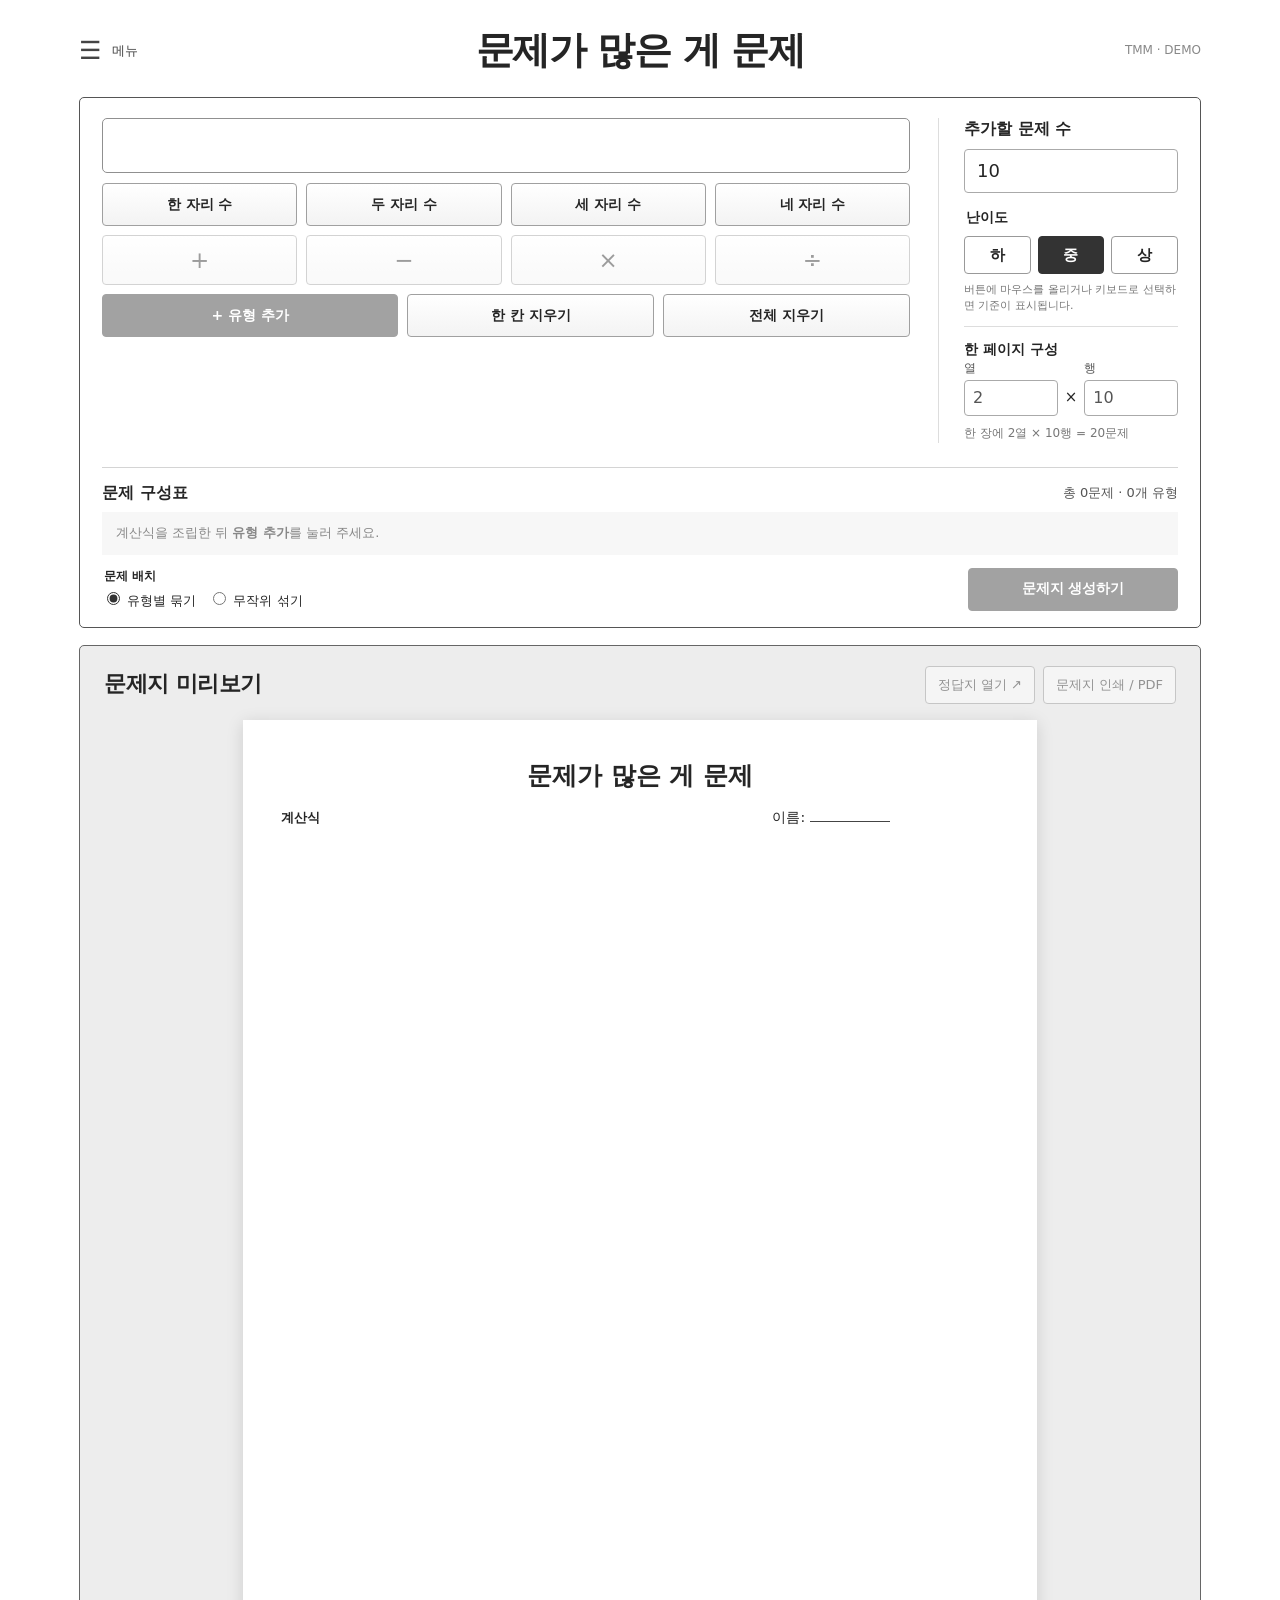
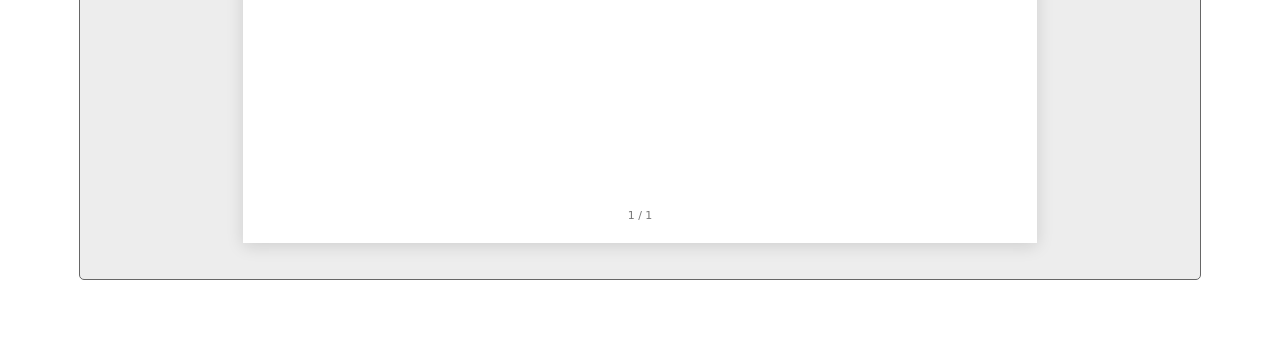
==== index.html @ b7d700ce "Add files via upload" ====
<!doctype html>
<html lang="ko">
<head>
 <meta charset="utf-8">
 <meta name="viewport" content="width=device-width,initial-scale=1">
 <meta name="description" content="문제가 많은 게 문제 · 초등 연산 문제지 생성기">
 <title>문제가 많은 게 문제 | TMM</title>
 <link rel="stylesheet" href="./styles.css">
</head>
<body>
 <main class="site">
  <header class="header">
   <button id="menuOpen" class="menu-trigger" type="button" aria-label="문제 유형 메뉴 열기"><span class="hamburger">☰</span><span class="menu-label">메뉴</span></button>
   <h1><a class="brand-text" href="./index.html">문제가 많은 게 문제</a></h1>
   <span class="header-note">TMM · DEMO</span>
  </header>
  <section class="builder" aria-label="계산식 조립기">
   <div class="builder-left">
    <div id="expression" class="expression" aria-label="조립한 계산식" aria-live="polite"></div>
    <div class="key-row numbers" aria-label="자릿수 버튼">
     <button class="key" data-digit="1" type="button">한 자리 수</button>
     <button class="key" data-digit="2" type="button">두 자리 수</button>
     <button class="key" data-digit="3" type="button">세 자리 수</button>
     <button class="key" data-digit="4" type="button">네 자리 수</button>
    </div>
    <div class="key-row operators" aria-label="연산 기호 버튼">
     <button class="key operator" data-op="p" type="button">+</button>
     <button class="key operator" data-op="m" type="button">−</button>
     <button class="key operator" data-op="x" type="button">×</button>
     <button class="key operator" data-op="d" type="button">÷</button>
    </div>
    <div class="key-row actions">
     <button id="addType" class="key primary" type="button">+ 유형 추가</button>
     <button id="backspace" class="key" type="button">한 칸 지우기</button>
     <button id="clear" class="key" type="button">전체 지우기</button>
    </div>
   </div>
   <div class="builder-right">
    <label for="itemCount" class="control-title">추가할 문제 수</label>
    <input id="itemCount" type="number" min="1" max="200" step="1" value="10" inputmode="numeric">
    <fieldset class="difficulty-field">
     <legend>난이도</legend>
     <div class="difficulty-group" role="group" aria-label="문제 난이도">
      <div class="difficulty-wrapper"><button class="difficulty-button" type="button" data-level="low" aria-describedby="tip-low">하</button><div id="tip-low" class="tooltip" role="tooltip"><strong>하 · 쉬운 계산</strong><span>덧·뺄셈: 받아올림·받아내림 없음</span><span>곱셈: 받아올림 없음</span><span>나눗셈: 중간 나머지 없음</span></div></div>
      <div class="difficulty-wrapper"><button class="difficulty-button selected" type="button" data-level="mid" aria-pressed="true" aria-describedby="tip-mid">중</button><div id="tip-mid" class="tooltip" role="tooltip"><strong>중 · 보통 계산</strong><span>덧·뺄셈: 받아올림·받아내림 1회</span><span>곱셈: 받아올림 1회</span><span>나눗셈: 중간 나머지 1회</span></div></div>
      <div class="difficulty-wrapper"><button class="difficulty-button" type="button" data-level="high" aria-describedby="tip-high">상</button><div id="tip-high" class="tooltip" role="tooltip"><strong>상 · 어려운 계산</strong><span>덧·뺄셈: 받아올림·받아내림 2회 이상</span><span>곱셈: 받아올림 여러 번</span><span>나눗셈: 중간 나머지 여러 번</span></div></div>
     </div>
     <p class="hint">버튼에 마우스를 올리거나 키보드로 선택하면 기준이 표시됩니다.</p>
    </fieldset>
    <div class="page-setting">
     <span class="setting-title">한 페이지 구성</span>
     <div class="layout-fields">
      <label for="columns">열 <input id="columns" type="number" min="1" max="4" step="1" value="2" inputmode="numeric"></label>
      <span aria-hidden="true">×</span>
      <label for="rows">행 <input id="rows" type="number" min="1" max="15" step="1" value="10" inputmode="numeric"></label>
     </div>
     <p class="caption" id="layoutInfo"></p>
    </div>
   </div>
   <div class="composition">
    <div class="composition-heading"><h2>문제 구성표</h2><span id="compositionTotal">총 0문제</span></div>
    <div id="typeList" class="type-list" aria-live="polite"><p class="empty-msg">계산식을 조립한 뒤 <b>유형 추가</b>를 눌러 주세요.</p></div>
    <div class="composition-footer">
     <fieldset class="order-controls"><legend>문제 배치</legend><label><input type="radio" name="order" value="group" checked> 유형별 묶기</label><label><input type="radio" name="order" value="shuffle"> 무작위 섞기</label></fieldset>
     <button id="generate" class="key primary generate-button" type="button" disabled>문제지 생성하기</button>
    </div>
   </div>
  </section>
  <div id="status" class="alert" role="status" aria-live="polite" hidden></div>
  <section class="preview" aria-labelledby="previewTitle">
   <div class="preview-heading"><h2 id="previewTitle">문제지 미리보기</h2><div class="preview-tools"><button class="tool" type="button" id="openAnswers" disabled>정답지 열기 ↗</button><button class="tool" type="button" id="printProblems" disabled>문제지 인쇄 / PDF</button></div></div>
   <div id="sheets" class="papers"></div>
  </section>
 </main>
 <div id="drawerBg" class="drawer-bg" hidden></div>
 <aside id="drawer" class="drawer" hidden aria-label="문제 유형 메뉴"><div class="drawer-top"><strong>문제 유형</strong><button id="menuClose" type="button" aria-label="메뉴 닫기">×</button></div><nav><button type="button" data-menu="basic">기본 사칙연산</button><button type="button" data-menu="advanced">응용 사칙연산<small>추후 개발 예정</small></button><button type="button" data-menu="decimal">소수의 사칙연산<small>추후 개발 예정</small></button><button type="button" data-menu="fraction">분수의 사칙연산<small>추후 개발 예정</small></button></nav><p id="menuNotice" class="drawer-help">현재 데모에서는 기본 사칙연산만 이용할 수 있습니다.</p></aside>
 <div id="printMount" aria-hidden="true"></div>
 <script src="./qr.js"></script><script src="./generator.js"></script><script src="./main.js"></script>
</body>
</html>
---- styles.css ----
:root{color-scheme:light;--ink:#252525;--border:#777;--paper:#fff;--soft:#ededed}
*{box-sizing:border-box}
[hidden]{display:none!important}
body{margin:0;background:#fff;color:var(--ink);font-family:'Malgun Gothic','Apple SD Gothic Neo',system-ui,sans-serif;line-height:1.4;font-size:15px}
button,input{font:inherit;color:inherit}
button{cursor:pointer}
button:disabled{opacity:.45;cursor:not-allowed}
button:focus-visible,input:focus-visible{outline:2px solid #444;outline-offset:2px}
.site{max-width:1170px;margin:0 auto;padding:24px 24px 80px}
.header{display:grid;grid-template-columns:1fr auto 1fr;align-items:center;gap:14px;padding-bottom:20px}
.header h1{margin:0;text-align:center;font-size:clamp(23px,3vw,38px);font-weight:800;letter-spacing:-1.4px;white-space:nowrap}
.brand-text{color:inherit;text-decoration:none}
.menu-trigger{border:0;background:transparent;padding:7px 0;display:flex;align-items:center;gap:11px;width:max-content;font-size:13px;color:#444;text-decoration:none}
.hamburger{font-size:25px;line-height:1}
.header-note{justify-self:end;color:#888;font-size:12px}
.builder{border:1px solid #555;border-radius:5px;padding:20px 22px 16px;display:grid;grid-template-columns:minmax(0,1fr) 240px;gap:24px 28px;margin-bottom:17px}
.builder-left{min-width:0}
.expression{min-height:55px;border:1px solid #909090;border-radius:5px;padding:12px 15px;display:flex;align-items:center;overflow-wrap:anywhere;font-size:19px;margin-bottom:10px}
.key-row{display:grid;gap:9px;margin-bottom:9px}
.key-row.numbers,.key-row.operators{grid-template-columns:repeat(4,minmax(0,1fr))}
.key-row.actions{grid-template-columns:1.2fr 1fr 1fr;margin-bottom:0}
.key{border:1px solid #a0a0a0;border-radius:4px;background:linear-gradient(#fff,#f3f3f3);min-height:43px;padding:8px 7px;font-size:14px;font-weight:600;word-break:keep-all}
.key:hover:not(:disabled){background:#e7e7e7;border-color:#666}
.key.operator{font-size:23px;font-weight:400}
.key.primary{background:#333;border-color:#333;color:#fff}
.key.primary:hover:not(:disabled){background:#555}
.builder-right{border-left:1px solid #ddd;padding-left:25px;min-width:0;display:flex;flex-direction:column;gap:8px}
.control-title{font-weight:700;font-size:16px}
.builder-right>input{height:44px;width:100%;padding:8px 12px;border:1px solid #aaa;border-radius:4px;font-size:18px}
.difficulty-field,.order-controls{border:0;padding:0;margin:0;min-width:0}
.difficulty-field{margin-top:7px}
.difficulty-field legend,.setting-title,.order-controls legend{font-size:14px;font-weight:700;margin-bottom:9px}
.difficulty-group{display:grid;grid-template-columns:repeat(3,minmax(0,1fr));gap:7px}
.difficulty-wrapper{position:relative;min-width:0}
.difficulty-button{width:100%;border:1px solid #999;border-radius:4px;background:white;min-height:38px;font-weight:650}
.difficulty-button.selected{background:#333;color:white;border-color:#333}
.difficulty-button:hover{border-color:#333}
.tooltip{display:none;position:absolute;top:calc(100% + 9px);left:0;min-width:275px;max-width:300px;width:max-content;padding:12px 14px;border:1px solid #777;border-radius:5px;box-shadow:0 4px 17px #0002;background:#fff;color:#222;z-index:15;font-size:12px;line-height:1.7}
.tooltip strong{display:block;margin-bottom:4px;font-size:13px}
.tooltip span{display:block;white-space:nowrap}
.difficulty-wrapper:last-child .tooltip{left:auto;right:0}
.difficulty-wrapper:is(:hover,:focus-within) .tooltip{display:block}
.hint{font-size:11px;color:#777;margin:8px 0 0}
.page-setting{border-top:1px solid #ddd;padding-top:12px;margin-top:5px}
.layout-fields{display:flex;align-items:end;gap:7px}
.layout-fields label{flex:1;min-width:0;color:#555;font-size:12px}
.layout-fields input{display:block;width:100%;height:36px;border:1px solid #aaa;border-radius:4px;font-size:16px;padding:5px 8px;margin-top:3px}
.layout-fields>span{padding-bottom:8px}
.caption{font-size:12px;line-height:1.6;color:#777;margin:8px 0 0}
.composition{grid-column:1/-1;border-top:1px solid #d4d4d4;padding-top:14px}
.composition-heading{display:flex;align-items:center;justify-content:space-between;gap:10px;margin-bottom:8px}
.composition-heading h2{font-size:16px;margin:0;font-weight:750}
.composition-heading span{color:#555;font-size:13px}
.type-list{display:flex;flex-direction:column;gap:7px}
.empty-msg{margin:0;background:#f7f7f7;color:#888;padding:12px 14px;font-size:13px}
.type-row{display:flex;align-items:center;gap:12px;border:1px solid #ddd;border-radius:4px;padding:9px 12px;min-width:0}
.type-formula{flex:1;min-width:0;overflow-wrap:anywhere;font-size:13px}
.type-level{border:1px solid #aaa;border-radius:3px;padding:2px 10px;font-size:12px;flex:none}
.type-quantity{font-size:12px;white-space:nowrap;display:flex;align-items:center;gap:5px;color:#555}
.type-quantity input{width:60px;border:1px solid #aaa;border-radius:3px;padding:5px 4px;font-size:13px}
.type-remove{background:#fff;border:1px solid #bbb;border-radius:3px;padding:5px 9px;font-size:12px}
.composition-footer{display:flex;align-items:center;justify-content:space-between;gap:15px;margin-top:13px}
.order-controls{display:flex;gap:12px;flex-wrap:wrap;align-items:center}
.order-controls legend{font-size:12px;margin-bottom:4px}
.order-controls label{font-size:13px;white-space:nowrap}
.order-controls input{accent-color:#333}
.generate-button{min-width:210px}
.alert{background:#f4f4f4;border:1px solid #bbb;padding:10px 14px;font-size:13px;margin:0 0 14px}
.preview{border:1px solid #666;border-radius:5px;background:var(--soft);padding:20px 24px 36px;min-height:520px}
.preview-heading{display:flex;justify-content:space-between;align-items:center;gap:12px;margin-bottom:16px}
.preview-heading h2{font-size:22px;font-weight:750;letter-spacing:-.5px;margin:0}
.preview-tools{display:flex;gap:8px;flex-wrap:wrap}
.tool{border:1px solid #999;border-radius:4px;background:#fff;padding:9px 12px;font-size:13px}
.tool:hover:not(:disabled){background:#f7f7f7}
.papers{display:flex;flex-direction:column;align-items:center;gap:25px}
.paper{width:min(100%,794px);aspect-ratio:210/297;background:var(--paper);box-shadow:0 3px 16px #0002;display:flex;flex-direction:column;padding:clamp(19px,3vw,49px) clamp(15px,3vw,45px) 19px;position:relative}
.paper-header{min-height:17%;display:flex;flex-direction:column;flex:none}
.paper-header h3{text-align:center;font-weight:750;font-size:clamp(15px,2.5vw,25px);margin:0 0 15px}
.paper-details{display:grid;grid-template-columns:minmax(0,1fr) auto 95px;align-items:start;gap:14px}
.paper-template{font-size:clamp(9px,1.22vw,13px);line-height:1.55;display:flex;gap:7px;align-items:start;min-width:0;overflow-wrap:anywhere}
.paper-key{font-weight:700;white-space:nowrap}
.student-name{font-size:clamp(9px,1.25vw,14px);white-space:nowrap}
.name-line{display:inline-block;width:80px;border-bottom:1px solid #444;height:.95em;vertical-align:baseline}
.qr-box{width:85px;height:85px;justify-self:end;margin-top:-5px}
.qr-box svg{display:block;width:100%;height:100%}
.question-grid{flex:1;min-height:0;display:grid;grid-template-columns:repeat(var(--cols,2),minmax(0,1fr));grid-template-rows:repeat(var(--rows,10),minmax(0,1fr));gap:1px 13px}
.question{min-width:0;display:flex;align-items:center;gap:7px;font-size:clamp(9px,1.3vw,var(--problem-font,16px));line-height:1.5;overflow-wrap:anywhere}
.question-number{flex:none}
.question-expression{min-width:0}
.answer-line{display:inline-block;width:clamp(23px,4vw,65px);border-bottom:1px solid #333;vertical-align:baseline;height:.9em;margin:0 2px}
.answer-value{font-weight:750}
.paper-foot{text-align:center;margin-top:8px;font-size:11px;color:#777}
.drawer-bg{position:fixed;inset:0;background:#0004;z-index:20}
.drawer{position:fixed;top:0;left:0;bottom:0;width:min(320px,88vw);padding:24px;background:#fff;box-shadow:4px 0 15px #0002;z-index:21}
.drawer-top{display:flex;justify-content:space-between;align-items:center;margin-bottom:24px}
.drawer-top button{border:0;background:none;font-size:23px}
.drawer nav{display:flex;flex-direction:column}
.drawer nav button{border:0;background:none;border-bottom:1px solid #e4e4e4;text-align:left;padding:15px 4px;font-size:14px}
.drawer nav button:first-child{font-weight:700}
.drawer nav small{display:block;color:#888;margin-top:3px}
.drawer-help{font-size:12px;color:#777;margin-top:25px}
.answer-page .preview{margin-top:10px}
.answer-page .header-note,.answer-page .paper .qr-box{display:none}
#printMount{display:none}
@media(max-width:800px){.site{padding:17px 12px 42px}.builder{grid-template-columns:1fr;gap:14px;padding:15px}.builder-right{border-left:0;border-top:1px solid #ddd;padding:14px 0 0;display:grid;grid-template-columns:minmax(90px,1fr) minmax(160px,2fr);gap:8px 12px;align-items:center}.builder-right>.control-title{grid-column:1;grid-row:1;font-size:14px}.builder-right>input{grid-column:1;grid-row:2}.difficulty-field{grid-column:2;grid-row:1/3;margin:0}.page-setting{grid-column:1/-1}.header h1{font-size:clamp(18px,3.5vw,29px)}.header-note{font-size:10px}.preview{padding:12px 9px 22px}.paper{padding:clamp(12px,3vw,22px)}.paper-details{grid-template-columns:minmax(0,1fr) auto 65px;gap:7px}.qr-box{width:58px;height:58px}.name-line{width:52px}.question{font-size:clamp(8px,2vw,var(--problem-font,16px));gap:3px}.answer-line{width:clamp(17px,4vw,40px)}.paper-header h3{margin-bottom:9px}.paper-header{min-height:19%}.tooltip{min-width:220px}.type-row{flex-wrap:wrap}}
@media(max-width:490px){.header{grid-template-columns:34px 1fr 14px}.header-note,.menu-label{display:none}.header h1{white-space:normal;font-size:20px}.key-row{gap:5px;margin-bottom:6px}.key{font-size:11px;min-height:39px;padding:4px 3px}.key.operator{font-size:19px}.expression{font-size:14px;min-height:45px}.builder{padding:12px}.preview-heading{flex-wrap:wrap}.preview-heading h2{font-size:18px}.paper-header h3{font-size:13px}.paper-template,.student-name{font-size:8px}.paper-details{grid-template-columns:minmax(0,1fr) auto 42px;gap:3px}.paper-key{display:none}.qr-box{width:40px;height:40px}.name-line{width:30px}.paper-header{min-height:22%}.question{font-size:8px}.question-grid{gap:0 3px}.question-number{font-size:inherit}.answer-line{width:15px}.paper-foot{font-size:8px}.composition-footer{flex-direction:column;align-items:stretch}.generate-button{width:100%}.type-row{gap:7px}.type-formula{flex-basis:100%}.tooltip{min-width:190px;font-size:11px}.tooltip span{white-space:normal}}
@media print{
 @page{size:A4 portrait;margin:0}
 html,body{margin:0!important;padding:0!important;background:white!important;-webkit-print-color-adjust:exact;print-color-adjust:exact}
 .site,.drawer,.drawer-bg{display:none!important}
 #printMount{display:block!important}
 .paper{width:210mm!important;height:297mm!important;max-height:297mm!important;min-height:297mm!important;aspect-ratio:auto!important;box-shadow:none!important;break-after:page;page-break-after:always;padding:13mm 14mm 11mm!important}
 .paper:last-child{break-after:auto;page-break-after:auto}
 .paper-header{min-height:45mm!important}
 .paper-header h3{font-size:17pt!important;margin:0 0 7mm!important}
 .paper-details{grid-template-columns:minmax(0,1fr) auto 28mm!important;gap:5mm!important}
 .paper-template,.student-name{font-size:10pt!important}
 .paper-key{display:inline!important}
 .name-line{width:20mm!important}
 .qr-box{width:26mm!important;height:26mm!important;margin-top:-2mm!important}
 .question-grid{gap:0 3mm!important}
 .question{font-size:min(11pt,var(--problem-font,16px))!important;line-height:1.5!important}
 .answer-line{width:15mm!important;border-bottom:0.3mm solid #333!important}
 .paper-foot{font-size:8pt!important}
}
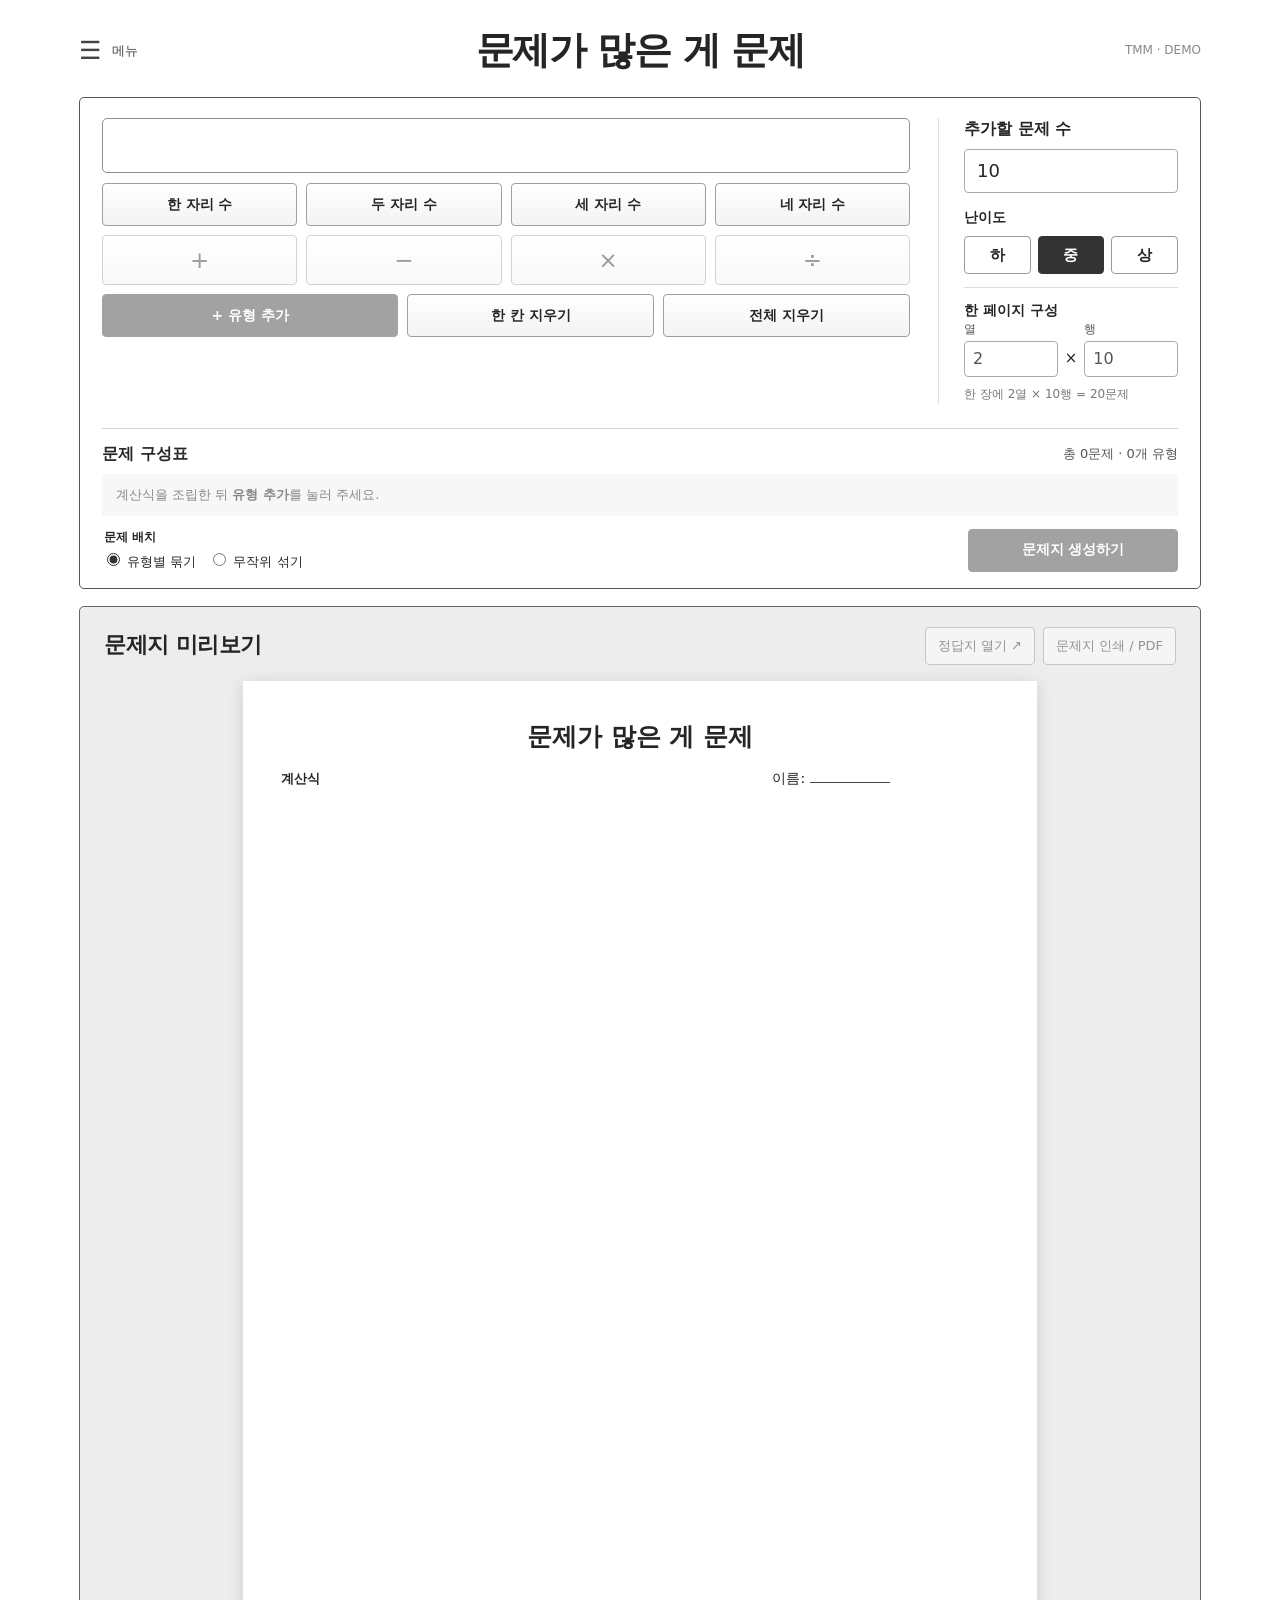
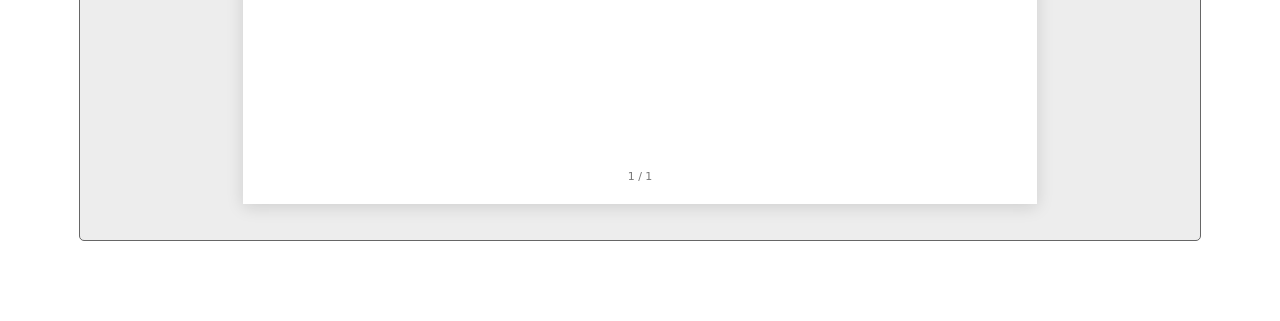
==== commit 601e365f: "Add files via upload" ====
--- a/index.html
+++ b/index.html
@@ -3,9 +3,148 @@
 <head>
  <meta charset="utf-8">
  <meta name="viewport" content="width=device-width,initial-scale=1">
+ <meta name="tmm-build" content="2026-10-21-ui-hotfix">
  <meta name="description" content="문제가 많은 게 문제 · 초등 연산 문제지 생성기">
  <title>문제가 많은 게 문제 | TMM</title>
- <link rel="stylesheet" href="./styles.css">
+ <style>
+:root{color-scheme:light;--ink:#252525;--border:#777;--paper:#fff;--soft:#ededed}
+*{box-sizing:border-box}
+[hidden]{display:none!important}
+body{margin:0;background:#fff;color:var(--ink);font-family:'Malgun Gothic','Apple SD Gothic Neo',system-ui,sans-serif;line-height:1.4;font-size:15px}
+button,input{font:inherit;color:inherit}
+button{cursor:pointer}
+button:disabled{opacity:.45;cursor:not-allowed}
+button:focus-visible,input:focus-visible{outline:2px solid #444;outline-offset:2px}
+.site{max-width:1170px;margin:0 auto;padding:24px 24px 80px}
+.header{display:grid;grid-template-columns:1fr auto 1fr;align-items:center;gap:14px;padding-bottom:20px}
+.header h1{margin:0;text-align:center;font-size:clamp(23px,3vw,38px);font-weight:800;letter-spacing:-1.4px;white-space:nowrap}
+.brand-text{color:inherit;text-decoration:none}
+.menu-trigger{border:0;background:transparent;padding:7px 0;display:flex;align-items:center;gap:11px;width:max-content;font-size:13px;color:#444;text-decoration:none}
+.hamburger{font-size:25px;line-height:1}
+.header-note{justify-self:end;color:#888;font-size:12px}
+.builder{border:1px solid #555;border-radius:5px;padding:20px 22px 16px;display:grid;grid-template-columns:minmax(0,1fr) 240px;gap:24px 28px;margin-bottom:17px}
+.builder-left{min-width:0}
+.expression{min-height:55px;border:1px solid #909090;border-radius:5px;padding:12px 15px;display:flex;align-items:center;overflow-wrap:anywhere;font-size:19px;margin-bottom:10px}
+.key-row{display:grid;gap:9px;margin-bottom:9px}
+.key-row.numbers,.key-row.operators{grid-template-columns:repeat(4,minmax(0,1fr))}
+.key-row.actions{grid-template-columns:1.2fr 1fr 1fr;margin-bottom:0}
+.key{border:1px solid #a0a0a0;border-radius:4px;background:linear-gradient(#fff,#f3f3f3);min-height:43px;padding:8px 7px;font-size:14px;font-weight:600;word-break:keep-all}
+.key:hover:not(:disabled){background:#e7e7e7;border-color:#666}
+.key.operator{font-size:23px;font-weight:400}
+.key.primary{background:#333;border-color:#333;color:#fff}
+.key.primary:hover:not(:disabled){background:#555}
+.builder-right{border-left:1px solid #ddd;padding-left:25px;min-width:0;display:flex;flex-direction:column;gap:8px}
+.control-title{font-weight:700;font-size:16px}
+.builder-right>input{height:44px;width:100%;padding:8px 12px;border:1px solid #aaa;border-radius:4px;font-size:18px}
+.difficulty-field,.order-controls{border:0;padding:0;margin:0;min-width:0}
+.difficulty-field{margin-top:7px}
+.difficulty-field legend,.setting-title,.order-controls legend{font-size:14px;font-weight:700;margin-bottom:9px}
+.difficulty-group{display:grid;grid-template-columns:repeat(3,minmax(0,1fr));gap:7px}
+.difficulty-wrapper{position:relative;min-width:0}
+.difficulty-button{width:100%;border:1px solid #999;border-radius:4px;background:white;min-height:38px;font-weight:650}
+.difficulty-button.selected{background:#333;color:white;border-color:#333}
+.difficulty-button:hover{border-color:#333}
+.tooltip{display:none;position:absolute;top:calc(100% + 9px);left:0;min-width:275px;max-width:300px;width:max-content;padding:12px 14px;border:1px solid #777;border-radius:5px;box-shadow:0 4px 17px #0002;background:#fff;color:#222;z-index:15;font-size:12px;line-height:1.7}
+.tooltip strong{display:block;margin-bottom:4px;font-size:13px}
+.tooltip span{display:block;white-space:nowrap}
+.difficulty-wrapper:last-child .tooltip{left:auto;right:0}
+.difficulty-wrapper:hover .tooltip,.difficulty-button:focus-visible + .tooltip{display:block}
+.hint{font-size:11px;color:#777;margin:8px 0 0}
+.page-setting{border-top:1px solid #ddd;padding-top:12px;margin-top:5px}
+.layout-fields{display:flex;align-items:end;gap:7px}
+.layout-fields label{flex:1;min-width:0;color:#555;font-size:12px}
+.layout-fields input{display:block;width:100%;height:36px;border:1px solid #aaa;border-radius:4px;font-size:16px;padding:5px 8px;margin-top:3px}
+.layout-fields>span{padding-bottom:8px}
+.caption{font-size:12px;line-height:1.6;color:#777;margin:8px 0 0}
+.composition{grid-column:1/-1;border-top:1px solid #d4d4d4;padding-top:14px}
+.composition-heading{display:flex;align-items:center;justify-content:space-between;gap:10px;margin-bottom:8px}
+.composition-heading h2{font-size:16px;margin:0;font-weight:750}
+.composition-heading span{color:#555;font-size:13px}
+.type-list{display:flex;flex-direction:column;gap:7px}
+.empty-msg{margin:0;background:#f7f7f7;color:#888;padding:12px 14px;font-size:13px}
+.type-row{display:flex;align-items:center;gap:12px;border:1px solid #ddd;border-radius:4px;padding:9px 12px;min-width:0}
+.type-formula{flex:1;min-width:0;overflow-wrap:anywhere;font-size:13px}
+.type-level{border:1px solid #aaa;border-radius:3px;padding:2px 10px;font-size:12px;flex:none}
+.type-quantity{font-size:12px;white-space:nowrap;display:flex;align-items:center;gap:5px;color:#555}
+.type-quantity input{width:60px;border:1px solid #aaa;border-radius:3px;padding:5px 4px;font-size:13px}
+.type-remove{background:#fff;border:1px solid #bbb;border-radius:3px;padding:5px 9px;font-size:12px}
+.composition-footer{display:flex;align-items:center;justify-content:space-between;gap:15px;margin-top:13px}
+.order-controls{display:flex;gap:12px;flex-wrap:wrap;align-items:center}
+.order-controls legend{font-size:12px;margin-bottom:4px}
+.order-controls label{font-size:13px;white-space:nowrap}
+.order-controls input{accent-color:#333}
+.generate-button{min-width:210px}
+.alert{background:#f4f4f4;border:1px solid #bbb;padding:10px 14px;font-size:13px;margin:0 0 14px}
+.preview{border:1px solid #666;border-radius:5px;background:var(--soft);padding:20px 24px 36px;min-height:520px}
+.preview-heading{display:flex;justify-content:space-between;align-items:center;gap:12px;margin-bottom:16px}
+.preview-heading h2{font-size:22px;font-weight:750;letter-spacing:-.5px;margin:0}
+.preview-tools{display:flex;gap:8px;flex-wrap:wrap}
+.tool{border:1px solid #999;border-radius:4px;background:#fff;padding:9px 12px;font-size:13px}
+.tool:hover:not(:disabled){background:#f7f7f7}
+.papers{display:flex;flex-direction:column;align-items:center;gap:25px}
+.paper{width:min(100%,794px);aspect-ratio:210/297;background:var(--paper);box-shadow:0 3px 16px #0002;display:flex;flex-direction:column;padding:clamp(19px,3vw,49px) clamp(15px,3vw,45px) 19px;position:relative}
+.paper-header{min-height:17%;display:flex;flex-direction:column;flex:none}
+.paper-header h3{text-align:center;font-weight:750;font-size:clamp(15px,2.5vw,25px);margin:0 0 15px}
+.paper-details{display:grid;grid-template-columns:minmax(0,1fr) auto 95px;align-items:start;gap:14px}
+.paper-template{font-size:clamp(9px,1.22vw,13px);line-height:1.55;display:flex;gap:7px;align-items:start;min-width:0;overflow-wrap:anywhere}
+.paper-key{font-weight:700;white-space:nowrap}
+.student-name{font-size:clamp(9px,1.25vw,14px);white-space:nowrap}
+.name-line{display:inline-block;width:80px;border-bottom:1px solid #444;height:.95em;vertical-align:baseline}
+.qr-box{width:85px;height:85px;justify-self:end;margin-top:-5px}
+.qr-box svg{display:block;width:100%;height:100%}
+.question-grid{flex:1;min-height:0;display:grid;grid-template-columns:repeat(var(--cols,2),minmax(0,1fr));grid-template-rows:repeat(var(--rows,10),minmax(0,1fr));gap:1px 13px}
+.question{min-width:0;display:flex;align-items:center;gap:7px;font-size:clamp(9px,1.3vw,var(--problem-font,16px));line-height:1.5;overflow-wrap:anywhere}
+.question-number{flex:none}
+.question-expression{min-width:0}
+.answer-line{display:inline-block;width:clamp(23px,4vw,65px);border-bottom:1px solid #333;vertical-align:baseline;height:.9em;margin:0 2px}
+.answer-value{font-weight:750}
+.paper-foot{text-align:center;margin-top:8px;font-size:11px;color:#777}
+.drawer-bg{position:fixed;inset:0;background:#0004;z-index:20}
+.drawer{position:fixed;top:0;left:0;bottom:0;width:min(320px,88vw);padding:24px;background:#fff;box-shadow:4px 0 15px #0002;z-index:21}
+.drawer-top{display:flex;justify-content:space-between;align-items:center;margin-bottom:24px}
+.drawer-top button{border:0;background:none;font-size:23px}
+.drawer nav{display:flex;flex-direction:column}
+.drawer nav button{border:0;background:none;border-bottom:1px solid #e4e4e4;text-align:left;padding:15px 4px;font-size:14px}
+.drawer nav button:first-child{font-weight:700}
+.drawer nav small{display:block;color:#888;margin-top:3px}
+.drawer-help{font-size:12px;color:#777;margin-top:25px}
+.answer-page .preview{margin-top:10px}
+.answer-page .header-note,.answer-page .paper .qr-box{display:none}
+#printMount{display:none}
+@media(max-width:800px){.site{padding:17px 12px 42px}.builder{grid-template-columns:1fr;gap:14px;padding:15px}.builder-right{border-left:0;border-top:1px solid #ddd;padding:14px 0 0;display:grid;grid-template-columns:minmax(90px,1fr) minmax(160px,2fr);gap:8px 12px;align-items:center}.builder-right>.control-title{grid-column:1;grid-row:1;font-size:14px}.builder-right>input{grid-column:1;grid-row:2}.difficulty-field{grid-column:2;grid-row:1/3;margin:0}.page-setting{grid-column:1/-1}.header h1{font-size:clamp(18px,3.5vw,29px)}.header-note{font-size:10px}.preview{padding:12px 9px 22px}.paper{padding:clamp(12px,3vw,22px)}.paper-details{grid-template-columns:minmax(0,1fr) auto 65px;gap:7px}.qr-box{width:58px;height:58px}.name-line{width:52px}.question{font-size:clamp(8px,2vw,var(--problem-font,16px));gap:3px}.answer-line{width:clamp(17px,4vw,40px)}.paper-header h3{margin-bottom:9px}.paper-header{min-height:19%}.tooltip{min-width:220px}.type-row{flex-wrap:wrap}}
+@media(max-width:490px){.header{grid-template-columns:34px 1fr 14px}.header-note,.menu-label{display:none}.header h1{white-space:normal;font-size:20px}.key-row{gap:5px;margin-bottom:6px}.key{font-size:11px;min-height:39px;padding:4px 3px}.key.operator{font-size:19px}.expression{font-size:14px;min-height:45px}.builder{padding:12px}.preview-heading{flex-wrap:wrap}.preview-heading h2{font-size:18px}.paper-header h3{font-size:13px}.paper-template,.student-name{font-size:8px}.paper-details{grid-template-columns:minmax(0,1fr) auto 42px;gap:3px}.paper-key{display:none}.qr-box{width:40px;height:40px}.name-line{width:30px}.paper-header{min-height:22%}.question{font-size:8px}.question-grid{gap:0 3px}.question-number{font-size:inherit}.answer-line{width:15px}.paper-foot{font-size:8px}.composition-footer{flex-direction:column;align-items:stretch}.generate-button{width:100%}.type-row{gap:7px}.type-formula{flex-basis:100%}.tooltip{min-width:190px;font-size:11px}.tooltip span{white-space:normal}}
+@media print{
+ @page{size:A4 portrait;margin:0}
+ html,body{margin:0!important;padding:0!important;background:white!important;-webkit-print-color-adjust:exact;print-color-adjust:exact}
+ .site,.drawer,.drawer-bg{display:none!important}
+ #printMount{display:block!important}
+ .paper{width:210mm!important;height:297mm!important;max-height:297mm!important;min-height:297mm!important;aspect-ratio:auto!important;box-shadow:none!important;break-after:page;page-break-after:always;padding:13mm 14mm 11mm!important}
+ .paper:last-child{break-after:auto;page-break-after:auto}
+ .paper-header{min-height:45mm!important}
+ .paper-header h3{font-size:17pt!important;margin:0 0 7mm!important}
+ .paper-details{grid-template-columns:minmax(0,1fr) auto 28mm!important;gap:5mm!important}
+ .paper-template,.student-name{font-size:10pt!important}
+ .paper-key{display:inline!important}
+ .name-line{width:20mm!important}
+ .qr-box{width:26mm!important;height:26mm!important;margin-top:-2mm!important}
+ .question-grid{gap:0 3mm!important}
+ .question{font-size:min(11pt,var(--problem-font,16px))!important;line-height:1.5!important}
+ .answer-line{width:15mm!important;border-bottom:0.3mm solid #333!important}
+ .paper-foot{font-size:8pt!important}
+}
+
+/* Keep the builder compact even when a browser restores values or font metrics differ. */
+.builder{align-items:start}
+.builder-right{align-self:start}
+.composition{align-self:start}
+.difficulty-field{min-width:0}
+.difficulty-field legend{padding:0}
+.difficulty-wrapper{isolation:isolate}
+.difficulty-wrapper:hover{z-index:18}
+.difficulty-wrapper .tooltip{pointer-events:none}
+@media(max-width:800px){.builder-right{align-self:auto}}
+
+</style>
 </head>
 <body>
  <main class="site">
@@ -45,7 +184,7 @@
       <div class="difficulty-wrapper"><button class="difficulty-button selected" type="button" data-level="mid" aria-pressed="true" aria-describedby="tip-mid">중</button><div id="tip-mid" class="tooltip" role="tooltip"><strong>중 · 보통 계산</strong><span>덧·뺄셈: 받아올림·받아내림 1회</span><span>곱셈: 받아올림 1회</span><span>나눗셈: 중간 나머지 1회</span></div></div>
       <div class="difficulty-wrapper"><button class="difficulty-button" type="button" data-level="high" aria-describedby="tip-high">상</button><div id="tip-high" class="tooltip" role="tooltip"><strong>상 · 어려운 계산</strong><span>덧·뺄셈: 받아올림·받아내림 2회 이상</span><span>곱셈: 받아올림 여러 번</span><span>나눗셈: 중간 나머지 여러 번</span></div></div>
      </div>
-     <p class="hint">버튼에 마우스를 올리거나 키보드로 선택하면 기준이 표시됩니다.</p>
+     
     </fieldset>
     <div class="page-setting">
      <span class="setting-title">한 페이지 구성</span>
@@ -75,6 +214,1544 @@
  <div id="drawerBg" class="drawer-bg" hidden></div>
  <aside id="drawer" class="drawer" hidden aria-label="문제 유형 메뉴"><div class="drawer-top"><strong>문제 유형</strong><button id="menuClose" type="button" aria-label="메뉴 닫기">×</button></div><nav><button type="button" data-menu="basic">기본 사칙연산</button><button type="button" data-menu="advanced">응용 사칙연산<small>추후 개발 예정</small></button><button type="button" data-menu="decimal">소수의 사칙연산<small>추후 개발 예정</small></button><button type="button" data-menu="fraction">분수의 사칙연산<small>추후 개발 예정</small></button></nav><p id="menuNotice" class="drawer-help">현재 데모에서는 기본 사칙연산만 이용할 수 있습니다.</p></aside>
  <div id="printMount" aria-hidden="true"></div>
- <script src="./qr.js"></script><script src="./generator.js"></script><script src="./main.js"></script>
+ <script>
+/*
+QRCode for JavaScript — MIT License
+Copyright (c) 2009 Kazuhiko Arase
+Original project: http://www.d-project.com/
+
+Permission is hereby granted, free of charge, to any person obtaining a copy
+of this software and associated documentation files (the "Software"), to deal
+in the Software without restriction, including without limitation the rights
+to use, copy, modify, merge, publish, distribute, sublicense, and/or sell
+copies of the Software, and to permit persons to whom the Software is
+furnished to do so, subject to the following conditions:
+
+The above copyright notice and this permission notice shall be included in all
+copies or substantial portions of the Software.
+
+THE SOFTWARE IS PROVIDED "AS IS", WITHOUT WARRANTY OF ANY KIND, EXPRESS OR
+IMPLIED, INCLUDING BUT NOT LIMITED TO THE WARRANTIES OF MERCHANTABILITY,
+FITNESS FOR A PARTICULAR PURPOSE AND NONINFRINGEMENT. IN NO EVENT SHALL THE
+AUTHORS OR COPYRIGHT HOLDERS BE LIABLE FOR ANY CLAIM, DAMAGES OR OTHER
+LIABILITY, WHETHER IN AN ACTION OF CONTRACT, TORT OR OTHERWISE, ARISING FROM,
+OUT OF OR IN CONNECTION WITH THE SOFTWARE OR THE USE OR OTHER DEALINGS IN THE
+SOFTWARE.
+
+*/
+/* QRCode for JavaScript, Kazuhiko Arase, MIT license; see QR-LICENSE.txt. */
+(function (global) {
+var modules = {}; var loaded = {};
+function requireLocal(id) { if(loaded[id]) return loaded[id].exports; var module = {exports:{}}; loaded[id] = module; modules[id](requireLocal,module,module.exports); return module.exports; }
+modules['QR8bitByte'] = function (requireLocal, module, exports) {
+var QRMode = requireLocal('QRMode');
+
+function QR8bitByte(data) {
+	this.mode = QRMode.MODE_8BIT_BYTE;
+	this.data = data;
+}
+
+QR8bitByte.prototype = {
+
+	getLength : function() {
+		return this.data.length;
+	},
+	
+	write : function(buffer) {
+		for (var i = 0; i < this.data.length; i++) {
+			// not JIS ...
+			buffer.put(this.data.charCodeAt(i), 8);
+		}
+	}
+};
+
+module.exports = QR8bitByte;
+
+};
+modules['QRBitBuffer'] = function (requireLocal, module, exports) {
+function QRBitBuffer() {
+	this.buffer = [];
+	this.length = 0;
+}
+
+QRBitBuffer.prototype = {
+
+	get : function(index) {
+		var bufIndex = Math.floor(index / 8);
+		return ( (this.buffer[bufIndex] >>> (7 - index % 8) ) & 1) == 1;
+	},
+	
+	put : function(num, length) {
+		for (var i = 0; i < length; i++) {
+			this.putBit( ( (num >>> (length - i - 1) ) & 1) == 1);
+		}
+	},
+	
+	getLengthInBits : function() {
+		return this.length;
+	},
+	
+	putBit : function(bit) {
+	
+		var bufIndex = Math.floor(this.length / 8);
+		if (this.buffer.length <= bufIndex) {
+			this.buffer.push(0);
+		}
+	
+		if (bit) {
+			this.buffer[bufIndex] |= (0x80 >>> (this.length % 8) );
+		}
+	
+		this.length++;
+	}
+};
+
+module.exports = QRBitBuffer;
+
+};
+modules['QRErrorCorrectLevel'] = function (requireLocal, module, exports) {
+module.exports = {
+	L : 1,
+	M : 0,
+	Q : 3,
+	H : 2
+};
+
+
+};
+modules['QRMaskPattern'] = function (requireLocal, module, exports) {
+module.exports = {
+	PATTERN000 : 0,
+	PATTERN001 : 1,
+	PATTERN010 : 2,
+	PATTERN011 : 3,
+	PATTERN100 : 4,
+	PATTERN101 : 5,
+	PATTERN110 : 6,
+	PATTERN111 : 7
+};
+
+};
+modules['QRMath'] = function (requireLocal, module, exports) {
+var QRMath = {
+
+	glog : function(n) {
+	
+		if (n < 1) {
+			throw new Error("glog(" + n + ")");
+		}
+		
+		return QRMath.LOG_TABLE[n];
+	},
+	
+	gexp : function(n) {
+	
+		while (n < 0) {
+			n += 255;
+		}
+	
+		while (n >= 256) {
+			n -= 255;
+		}
+	
+		return QRMath.EXP_TABLE[n];
+	},
+	
+	EXP_TABLE : new Array(256),
+	
+	LOG_TABLE : new Array(256)
+
+};
+	
+for (var i = 0; i < 8; i++) {
+	QRMath.EXP_TABLE[i] = 1 << i;
+}
+for (var i = 8; i < 256; i++) {
+	QRMath.EXP_TABLE[i] = QRMath.EXP_TABLE[i - 4]
+		^ QRMath.EXP_TABLE[i - 5]
+		^ QRMath.EXP_TABLE[i - 6]
+		^ QRMath.EXP_TABLE[i - 8];
+}
+for (var i = 0; i < 255; i++) {
+	QRMath.LOG_TABLE[QRMath.EXP_TABLE[i] ] = i;
+}
+
+module.exports = QRMath;
+
+};
+modules['QRMode'] = function (requireLocal, module, exports) {
+module.exports = {
+    MODE_NUMBER :       1 << 0,
+    MODE_ALPHA_NUM :    1 << 1,
+    MODE_8BIT_BYTE :    1 << 2,
+    MODE_KANJI :        1 << 3
+};
+
+};
+modules['QRPolynomial'] = function (requireLocal, module, exports) {
+var QRMath = requireLocal('QRMath');
+
+function QRPolynomial(num, shift) {
+	if (num.length === undefined) {
+		throw new Error(num.length + "/" + shift);
+	}
+
+	var offset = 0;
+
+	while (offset < num.length && num[offset] === 0) {
+		offset++;
+	}
+
+	this.num = new Array(num.length - offset + shift);
+	for (var i = 0; i < num.length - offset; i++) {
+		this.num[i] = num[i + offset];
+	}
+}
+
+QRPolynomial.prototype = {
+
+	get : function(index) {
+		return this.num[index];
+	},
+	
+	getLength : function() {
+		return this.num.length;
+	},
+	
+	multiply : function(e) {
+	
+		var num = new Array(this.getLength() + e.getLength() - 1);
+	
+		for (var i = 0; i < this.getLength(); i++) {
+			for (var j = 0; j < e.getLength(); j++) {
+				num[i + j] ^= QRMath.gexp(QRMath.glog(this.get(i) ) + QRMath.glog(e.get(j) ) );
+			}
+		}
+	
+		return new QRPolynomial(num, 0);
+	},
+	
+	mod : function(e) {
+	
+		if (this.getLength() - e.getLength() < 0) {
+			return this;
+		}
+	
+		var ratio = QRMath.glog(this.get(0) ) - QRMath.glog(e.get(0) );
+	
+		var num = new Array(this.getLength() );
+		
+		for (var i = 0; i < this.getLength(); i++) {
+			num[i] = this.get(i);
+		}
+		
+		for (var x = 0; x < e.getLength(); x++) {
+			num[x] ^= QRMath.gexp(QRMath.glog(e.get(x) ) + ratio);
+		}
+	
+		// recursive call
+		return new QRPolynomial(num, 0).mod(e);
+	}
+};
+
+module.exports = QRPolynomial;
+
+};
+modules['QRRSBlock'] = function (requireLocal, module, exports) {
+var QRErrorCorrectLevel = requireLocal('QRErrorCorrectLevel');
+
+function QRRSBlock(totalCount, dataCount) {
+	this.totalCount = totalCount;
+	this.dataCount  = dataCount;
+}
+
+QRRSBlock.RS_BLOCK_TABLE = [
+
+	// L
+	// M
+	// Q
+	// H
+
+	// 1
+	[1, 26, 19],
+	[1, 26, 16],
+	[1, 26, 13],
+	[1, 26, 9],
+	
+	// 2
+	[1, 44, 34],
+	[1, 44, 28],
+	[1, 44, 22],
+	[1, 44, 16],
+
+	// 3
+	[1, 70, 55],
+	[1, 70, 44],
+	[2, 35, 17],
+	[2, 35, 13],
+
+	// 4		
+	[1, 100, 80],
+	[2, 50, 32],
+	[2, 50, 24],
+	[4, 25, 9],
+	
+	// 5
+	[1, 134, 108],
+	[2, 67, 43],
+	[2, 33, 15, 2, 34, 16],
+	[2, 33, 11, 2, 34, 12],
+	
+	// 6
+	[2, 86, 68],
+	[4, 43, 27],
+	[4, 43, 19],
+	[4, 43, 15],
+	
+	// 7		
+	[2, 98, 78],
+	[4, 49, 31],
+	[2, 32, 14, 4, 33, 15],
+	[4, 39, 13, 1, 40, 14],
+	
+	// 8
+	[2, 121, 97],
+	[2, 60, 38, 2, 61, 39],
+	[4, 40, 18, 2, 41, 19],
+	[4, 40, 14, 2, 41, 15],
+	
+	// 9
+	[2, 146, 116],
+	[3, 58, 36, 2, 59, 37],
+	[4, 36, 16, 4, 37, 17],
+	[4, 36, 12, 4, 37, 13],
+	
+	// 10		
+	[2, 86, 68, 2, 87, 69],
+	[4, 69, 43, 1, 70, 44],
+	[6, 43, 19, 2, 44, 20],
+	[6, 43, 15, 2, 44, 16],
+
+	// 11
+	[4, 101, 81],
+	[1, 80, 50, 4, 81, 51],
+	[4, 50, 22, 4, 51, 23],
+	[3, 36, 12, 8, 37, 13],
+
+	// 12
+	[2, 116, 92, 2, 117, 93],
+	[6, 58, 36, 2, 59, 37],
+	[4, 46, 20, 6, 47, 21],
+	[7, 42, 14, 4, 43, 15],
+
+	// 13
+	[4, 133, 107],
+	[8, 59, 37, 1, 60, 38],
+	[8, 44, 20, 4, 45, 21],
+	[12, 33, 11, 4, 34, 12],
+
+	// 14
+	[3, 145, 115, 1, 146, 116],
+	[4, 64, 40, 5, 65, 41],
+	[11, 36, 16, 5, 37, 17],
+	[11, 36, 12, 5, 37, 13],
+
+	// 15
+	[5, 109, 87, 1, 110, 88],
+	[5, 65, 41, 5, 66, 42],
+	[5, 54, 24, 7, 55, 25],
+	[11, 36, 12],
+
+	// 16
+	[5, 122, 98, 1, 123, 99],
+	[7, 73, 45, 3, 74, 46],
+	[15, 43, 19, 2, 44, 20],
+	[3, 45, 15, 13, 46, 16],
+
+	// 17
+	[1, 135, 107, 5, 136, 108],
+	[10, 74, 46, 1, 75, 47],
+	[1, 50, 22, 15, 51, 23],
+	[2, 42, 14, 17, 43, 15],
+
+	// 18
+	[5, 150, 120, 1, 151, 121],
+	[9, 69, 43, 4, 70, 44],
+	[17, 50, 22, 1, 51, 23],
+	[2, 42, 14, 19, 43, 15],
+
+	// 19
+	[3, 141, 113, 4, 142, 114],
+	[3, 70, 44, 11, 71, 45],
+	[17, 47, 21, 4, 48, 22],
+	[9, 39, 13, 16, 40, 14],
+
+	// 20
+	[3, 135, 107, 5, 136, 108],
+	[3, 67, 41, 13, 68, 42],
+	[15, 54, 24, 5, 55, 25],
+	[15, 43, 15, 10, 44, 16],
+
+	// 21
+	[4, 144, 116, 4, 145, 117],
+	[17, 68, 42],
+	[17, 50, 22, 6, 51, 23],
+	[19, 46, 16, 6, 47, 17],
+
+	// 22
+	[2, 139, 111, 7, 140, 112],
+	[17, 74, 46],
+	[7, 54, 24, 16, 55, 25],
+	[34, 37, 13],
+
+	// 23
+	[4, 151, 121, 5, 152, 122],
+	[4, 75, 47, 14, 76, 48],
+	[11, 54, 24, 14, 55, 25],
+	[16, 45, 15, 14, 46, 16],
+
+	// 24
+	[6, 147, 117, 4, 148, 118],
+	[6, 73, 45, 14, 74, 46],
+	[11, 54, 24, 16, 55, 25],
+	[30, 46, 16, 2, 47, 17],
+
+	// 25
+	[8, 132, 106, 4, 133, 107],
+	[8, 75, 47, 13, 76, 48],
+	[7, 54, 24, 22, 55, 25],
+	[22, 45, 15, 13, 46, 16],
+
+	// 26
+	[10, 142, 114, 2, 143, 115],
+	[19, 74, 46, 4, 75, 47],
+	[28, 50, 22, 6, 51, 23],
+	[33, 46, 16, 4, 47, 17],
+
+	// 27
+	[8, 152, 122, 4, 153, 123],
+	[22, 73, 45, 3, 74, 46],
+	[8, 53, 23, 26, 54, 24],
+	[12, 45, 15, 28, 46, 16],
+
+	// 28
+	[3, 147, 117, 10, 148, 118],
+	[3, 73, 45, 23, 74, 46],
+	[4, 54, 24, 31, 55, 25],
+	[11, 45, 15, 31, 46, 16],
+
+	// 29
+	[7, 146, 116, 7, 147, 117],
+	[21, 73, 45, 7, 74, 46],
+	[1, 53, 23, 37, 54, 24],
+	[19, 45, 15, 26, 46, 16],
+
+	// 30
+	[5, 145, 115, 10, 146, 116],
+	[19, 75, 47, 10, 76, 48],
+	[15, 54, 24, 25, 55, 25],
+	[23, 45, 15, 25, 46, 16],
+
+	// 31
+	[13, 145, 115, 3, 146, 116],
+	[2, 74, 46, 29, 75, 47],
+	[42, 54, 24, 1, 55, 25],
+	[23, 45, 15, 28, 46, 16],
+
+	// 32
+	[17, 145, 115],
+	[10, 74, 46, 23, 75, 47],
+	[10, 54, 24, 35, 55, 25],
+	[19, 45, 15, 35, 46, 16],
+
+	// 33
+	[17, 145, 115, 1, 146, 116],
+	[14, 74, 46, 21, 75, 47],
+	[29, 54, 24, 19, 55, 25],
+	[11, 45, 15, 46, 46, 16],
+
+	// 34
+	[13, 145, 115, 6, 146, 116],
+	[14, 74, 46, 23, 75, 47],
+	[44, 54, 24, 7, 55, 25],
+	[59, 46, 16, 1, 47, 17],
+
+	// 35
+	[12, 151, 121, 7, 152, 122],
+	[12, 75, 47, 26, 76, 48],
+	[39, 54, 24, 14, 55, 25],
+	[22, 45, 15, 41, 46, 16],
+
+	// 36
+	[6, 151, 121, 14, 152, 122],
+	[6, 75, 47, 34, 76, 48],
+	[46, 54, 24, 10, 55, 25],
+	[2, 45, 15, 64, 46, 16],
+
+	// 37
+	[17, 152, 122, 4, 153, 123],
+	[29, 74, 46, 14, 75, 47],
+	[49, 54, 24, 10, 55, 25],
+	[24, 45, 15, 46, 46, 16],
+
+	// 38
+	[4, 152, 122, 18, 153, 123],
+	[13, 74, 46, 32, 75, 47],
+	[48, 54, 24, 14, 55, 25],
+	[42, 45, 15, 32, 46, 16],
+
+	// 39
+	[20, 147, 117, 4, 148, 118],
+	[40, 75, 47, 7, 76, 48],
+	[43, 54, 24, 22, 55, 25],
+	[10, 45, 15, 67, 46, 16],
+
+	// 40
+	[19, 148, 118, 6, 149, 119],
+	[18, 75, 47, 31, 76, 48],
+	[34, 54, 24, 34, 55, 25],
+	[20, 45, 15, 61, 46, 16]
+];
+
+QRRSBlock.getRSBlocks = function(typeNumber, errorCorrectLevel) {
+	
+	var rsBlock = QRRSBlock.getRsBlockTable(typeNumber, errorCorrectLevel);
+	
+	if (rsBlock === undefined) {
+		throw new Error("bad rs block @ typeNumber:" + typeNumber + "/errorCorrectLevel:" + errorCorrectLevel);
+	}
+
+	var length = rsBlock.length / 3;
+	
+	var list = [];
+	
+	for (var i = 0; i < length; i++) {
+
+		var count = rsBlock[i * 3 + 0];
+		var totalCount = rsBlock[i * 3 + 1];
+		var dataCount  = rsBlock[i * 3 + 2];
+
+		for (var j = 0; j < count; j++) {
+			list.push(new QRRSBlock(totalCount, dataCount) );	
+		}
+	}
+	
+	return list;
+};
+
+QRRSBlock.getRsBlockTable = function(typeNumber, errorCorrectLevel) {
+
+	switch(errorCorrectLevel) {
+	case QRErrorCorrectLevel.L :
+		return QRRSBlock.RS_BLOCK_TABLE[(typeNumber - 1) * 4 + 0];
+	case QRErrorCorrectLevel.M :
+		return QRRSBlock.RS_BLOCK_TABLE[(typeNumber - 1) * 4 + 1];
+	case QRErrorCorrectLevel.Q :
+		return QRRSBlock.RS_BLOCK_TABLE[(typeNumber - 1) * 4 + 2];
+	case QRErrorCorrectLevel.H :
+		return QRRSBlock.RS_BLOCK_TABLE[(typeNumber - 1) * 4 + 3];
+	default :
+		return undefined;
+	}
+};
+
+module.exports = QRRSBlock;
+
+};
+modules['QRUtil'] = function (requireLocal, module, exports) {
+var QRMode = requireLocal('QRMode');
+var QRPolynomial = requireLocal('QRPolynomial');
+var QRMath = requireLocal('QRMath');
+var QRMaskPattern = requireLocal('QRMaskPattern');
+
+var QRUtil = {
+
+    PATTERN_POSITION_TABLE : [
+        [],
+        [6, 18],
+        [6, 22],
+        [6, 26],
+        [6, 30],
+        [6, 34],
+        [6, 22, 38],
+        [6, 24, 42],
+        [6, 26, 46],
+        [6, 28, 50],
+        [6, 30, 54],        
+        [6, 32, 58],
+        [6, 34, 62],
+        [6, 26, 46, 66],
+        [6, 26, 48, 70],
+        [6, 26, 50, 74],
+        [6, 30, 54, 78],
+        [6, 30, 56, 82],
+        [6, 30, 58, 86],
+        [6, 34, 62, 90],
+        [6, 28, 50, 72, 94],
+        [6, 26, 50, 74, 98],
+        [6, 30, 54, 78, 102],
+        [6, 28, 54, 80, 106],
+        [6, 32, 58, 84, 110],
+        [6, 30, 58, 86, 114],
+        [6, 34, 62, 90, 118],
+        [6, 26, 50, 74, 98, 122],
+        [6, 30, 54, 78, 102, 126],
+        [6, 26, 52, 78, 104, 130],
+        [6, 30, 56, 82, 108, 134],
+        [6, 34, 60, 86, 112, 138],
+        [6, 30, 58, 86, 114, 142],
+        [6, 34, 62, 90, 118, 146],
+        [6, 30, 54, 78, 102, 126, 150],
+        [6, 24, 50, 76, 102, 128, 154],
+        [6, 28, 54, 80, 106, 132, 158],
+        [6, 32, 58, 84, 110, 136, 162],
+        [6, 26, 54, 82, 110, 138, 166],
+        [6, 30, 58, 86, 114, 142, 170]
+    ],
+
+    G15 : (1 << 10) | (1 << 8) | (1 << 5) | (1 << 4) | (1 << 2) | (1 << 1) | (1 << 0),
+    G18 : (1 << 12) | (1 << 11) | (1 << 10) | (1 << 9) | (1 << 8) | (1 << 5) | (1 << 2) | (1 << 0),
+    G15_MASK : (1 << 14) | (1 << 12) | (1 << 10)    | (1 << 4) | (1 << 1),
+
+    getBCHTypeInfo : function(data) {
+        var d = data << 10;
+        while (QRUtil.getBCHDigit(d) - QRUtil.getBCHDigit(QRUtil.G15) >= 0) {
+            d ^= (QRUtil.G15 << (QRUtil.getBCHDigit(d) - QRUtil.getBCHDigit(QRUtil.G15) ) );    
+        }
+        return ( (data << 10) | d) ^ QRUtil.G15_MASK;
+    },
+
+    getBCHTypeNumber : function(data) {
+        var d = data << 12;
+        while (QRUtil.getBCHDigit(d) - QRUtil.getBCHDigit(QRUtil.G18) >= 0) {
+            d ^= (QRUtil.G18 << (QRUtil.getBCHDigit(d) - QRUtil.getBCHDigit(QRUtil.G18) ) );    
+        }
+        return (data << 12) | d;
+    },
+
+    getBCHDigit : function(data) {
+
+        var digit = 0;
+
+        while (data !== 0) {
+            digit++;
+            data >>>= 1;
+        }
+
+        return digit;
+    },
+
+    getPatternPosition : function(typeNumber) {
+        return QRUtil.PATTERN_POSITION_TABLE[typeNumber - 1];
+    },
+
+    getMask : function(maskPattern, i, j) {
+        
+        switch (maskPattern) {
+            
+        case QRMaskPattern.PATTERN000 : return (i + j) % 2 === 0;
+        case QRMaskPattern.PATTERN001 : return i % 2 === 0;
+        case QRMaskPattern.PATTERN010 : return j % 3 === 0;
+        case QRMaskPattern.PATTERN011 : return (i + j) % 3 === 0;
+        case QRMaskPattern.PATTERN100 : return (Math.floor(i / 2) + Math.floor(j / 3) ) % 2 === 0;
+        case QRMaskPattern.PATTERN101 : return (i * j) % 2 + (i * j) % 3 === 0;
+        case QRMaskPattern.PATTERN110 : return ( (i * j) % 2 + (i * j) % 3) % 2 === 0;
+        case QRMaskPattern.PATTERN111 : return ( (i * j) % 3 + (i + j) % 2) % 2 === 0;
+
+        default :
+            throw new Error("bad maskPattern:" + maskPattern);
+        }
+    },
+
+    getErrorCorrectPolynomial : function(errorCorrectLength) {
+
+        var a = new QRPolynomial([1], 0);
+
+        for (var i = 0; i < errorCorrectLength; i++) {
+            a = a.multiply(new QRPolynomial([1, QRMath.gexp(i)], 0) );
+        }
+
+        return a;
+    },
+
+    getLengthInBits : function(mode, type) {
+
+        if (1 <= type && type < 10) {
+
+            // 1 - 9
+
+            switch(mode) {
+            case QRMode.MODE_NUMBER     : return 10;
+            case QRMode.MODE_ALPHA_NUM  : return 9;
+            case QRMode.MODE_8BIT_BYTE  : return 8;
+            case QRMode.MODE_KANJI      : return 8;
+            default :
+                throw new Error("mode:" + mode);
+            }
+
+        } else if (type < 27) {
+
+            // 10 - 26
+
+            switch(mode) {
+            case QRMode.MODE_NUMBER     : return 12;
+            case QRMode.MODE_ALPHA_NUM  : return 11;
+            case QRMode.MODE_8BIT_BYTE  : return 16;
+            case QRMode.MODE_KANJI      : return 10;
+            default :
+                throw new Error("mode:" + mode);
+            }
+
+        } else if (type < 41) {
+
+            // 27 - 40
+
+            switch(mode) {
+            case QRMode.MODE_NUMBER     : return 14;
+            case QRMode.MODE_ALPHA_NUM  : return 13;
+            case QRMode.MODE_8BIT_BYTE  : return 16;
+            case QRMode.MODE_KANJI      : return 12;
+            default :
+                throw new Error("mode:" + mode);
+            }
+
+        } else {
+            throw new Error("type:" + type);
+        }
+    },
+
+    getLostPoint : function(qrCode) {
+        
+        var moduleCount = qrCode.getModuleCount();
+        var lostPoint = 0;
+        var row = 0; 
+        var col = 0;
+
+        
+        // LEVEL1
+        
+        for (row = 0; row < moduleCount; row++) {
+
+            for (col = 0; col < moduleCount; col++) {
+
+                var sameCount = 0;
+                var dark = qrCode.isDark(row, col);
+
+                for (var r = -1; r <= 1; r++) {
+
+                    if (row + r < 0 || moduleCount <= row + r) {
+                        continue;
+                    }
+
+                    for (var c = -1; c <= 1; c++) {
+
+                        if (col + c < 0 || moduleCount <= col + c) {
+                            continue;
+                        }
+
+                        if (r === 0 && c === 0) {
+                            continue;
+                        }
+
+                        if (dark === qrCode.isDark(row + r, col + c) ) {
+                            sameCount++;
+                        }
+                    }
+                }
+
+                if (sameCount > 5) {
+                    lostPoint += (3 + sameCount - 5);
+                }
+            }
+        }
+
+        // LEVEL2
+
+        for (row = 0; row < moduleCount - 1; row++) {
+            for (col = 0; col < moduleCount - 1; col++) {
+                var count = 0;
+                if (qrCode.isDark(row,     col    ) ) count++;
+                if (qrCode.isDark(row + 1, col    ) ) count++;
+                if (qrCode.isDark(row,     col + 1) ) count++;
+                if (qrCode.isDark(row + 1, col + 1) ) count++;
+                if (count === 0 || count === 4) {
+                    lostPoint += 3;
+                }
+            }
+        }
+
+        // LEVEL3
+
+        for (row = 0; row < moduleCount; row++) {
+            for (col = 0; col < moduleCount - 6; col++) {
+                if (qrCode.isDark(row, col) && 
+                        !qrCode.isDark(row, col + 1) && 
+                         qrCode.isDark(row, col + 2) && 
+                         qrCode.isDark(row, col + 3) && 
+                         qrCode.isDark(row, col + 4) && 
+                        !qrCode.isDark(row, col + 5) && 
+                         qrCode.isDark(row, col + 6) ) {
+                    lostPoint += 40;
+                }
+            }
+        }
+
+        for (col = 0; col < moduleCount; col++) {
+            for (row = 0; row < moduleCount - 6; row++) {
+                if (qrCode.isDark(row, col) &&
+                        !qrCode.isDark(row + 1, col) &&
+                         qrCode.isDark(row + 2, col) &&
+                         qrCode.isDark(row + 3, col) &&
+                         qrCode.isDark(row + 4, col) &&
+                        !qrCode.isDark(row + 5, col) &&
+                         qrCode.isDark(row + 6, col) ) {
+                    lostPoint += 40;
+                }
+            }
+        }
+
+        // LEVEL4
+        
+        var darkCount = 0;
+
+        for (col = 0; col < moduleCount; col++) {
+            for (row = 0; row < moduleCount; row++) {
+                if (qrCode.isDark(row, col) ) {
+                    darkCount++;
+                }
+            }
+        }
+        
+        var ratio = Math.abs(100 * darkCount / moduleCount / moduleCount - 50) / 5;
+        lostPoint += ratio * 10;
+
+        return lostPoint;       
+    }
+
+};
+
+module.exports = QRUtil;
+
+};
+modules['index'] = function (requireLocal, module, exports) {
+//---------------------------------------------------------------------
+// QRCode for JavaScript
+//
+// Copyright (c) 2009 Kazuhiko Arase
+//
+// URL: http://www.d-project.com/
+//
+// Licensed under the MIT license:
+//   http://www.opensource.org/licenses/mit-license.php
+//
+// The word "QR Code" is registered trademark of 
+// DENSO WAVE INCORPORATED
+//   http://www.denso-wave.com/qrcode/faqpatent-e.html
+//
+//---------------------------------------------------------------------
+// Modified to work in node for this project (and some refactoring)
+//---------------------------------------------------------------------
+
+var QR8bitByte = requireLocal('QR8bitByte');
+var QRUtil = requireLocal('QRUtil');
+var QRPolynomial = requireLocal('QRPolynomial');
+var QRRSBlock = requireLocal('QRRSBlock');
+var QRBitBuffer = requireLocal('QRBitBuffer');
+
+function QRCode(typeNumber, errorCorrectLevel) {
+	this.typeNumber = typeNumber;
+	this.errorCorrectLevel = errorCorrectLevel;
+	this.modules = null;
+	this.moduleCount = 0;
+	this.dataCache = null;
+	this.dataList = [];
+}
+
+QRCode.prototype = {
+	
+	addData : function(data) {
+		var newData = new QR8bitByte(data);
+		this.dataList.push(newData);
+		this.dataCache = null;
+	},
+	
+	isDark : function(row, col) {
+		if (row < 0 || this.moduleCount <= row || col < 0 || this.moduleCount <= col) {
+			throw new Error(row + "," + col);
+		}
+		return this.modules[row][col];
+	},
+
+	getModuleCount : function() {
+		return this.moduleCount;
+	},
+	
+	make : function() {
+		// Calculate automatically typeNumber if provided is < 1
+		if (this.typeNumber < 1 ){
+			var typeNumber = 1;
+			for (typeNumber = 1; typeNumber < 40; typeNumber++) {
+				var rsBlocks = QRRSBlock.getRSBlocks(typeNumber, this.errorCorrectLevel);
+
+				var buffer = new QRBitBuffer();
+				var totalDataCount = 0;
+				for (var i = 0; i < rsBlocks.length; i++) {
+					totalDataCount += rsBlocks[i].dataCount;
+				}
+
+				for (var x = 0; x < this.dataList.length; x++) {
+					var data = this.dataList[x];
+					buffer.put(data.mode, 4);
+					buffer.put(data.getLength(), QRUtil.getLengthInBits(data.mode, typeNumber) );
+					data.write(buffer);
+				}
+				if (buffer.getLengthInBits() <= totalDataCount * 8)
+					break;
+			}
+			this.typeNumber = typeNumber;
+		}
+		this.makeImpl(false, this.getBestMaskPattern() );
+	},
+	
+	makeImpl : function(test, maskPattern) {
+		
+		this.moduleCount = this.typeNumber * 4 + 17;
+		this.modules = new Array(this.moduleCount);
+		
+		for (var row = 0; row < this.moduleCount; row++) {
+			
+			this.modules[row] = new Array(this.moduleCount);
+			
+			for (var col = 0; col < this.moduleCount; col++) {
+				this.modules[row][col] = null;//(col + row) % 3;
+			}
+		}
+	
+		this.setupPositionProbePattern(0, 0);
+		this.setupPositionProbePattern(this.moduleCount - 7, 0);
+		this.setupPositionProbePattern(0, this.moduleCount - 7);
+		this.setupPositionAdjustPattern();
+		this.setupTimingPattern();
+		this.setupTypeInfo(test, maskPattern);
+		
+		if (this.typeNumber >= 7) {
+			this.setupTypeNumber(test);
+		}
+	
+		if (this.dataCache === null) {
+			this.dataCache = QRCode.createData(this.typeNumber, this.errorCorrectLevel, this.dataList);
+		}
+	
+		this.mapData(this.dataCache, maskPattern);
+	},
+
+	setupPositionProbePattern : function(row, col)  {
+		
+		for (var r = -1; r <= 7; r++) {
+			
+			if (row + r <= -1 || this.moduleCount <= row + r) continue;
+			
+			for (var c = -1; c <= 7; c++) {
+				
+				if (col + c <= -1 || this.moduleCount <= col + c) continue;
+				
+				if ( (0 <= r && r <= 6 && (c === 0 || c === 6) ) || 
+                     (0 <= c && c <= 6 && (r === 0 || r === 6) ) || 
+                     (2 <= r && r <= 4 && 2 <= c && c <= 4) ) {
+					this.modules[row + r][col + c] = true;
+				} else {
+					this.modules[row + r][col + c] = false;
+				}
+			}		
+		}		
+	},
+	
+	getBestMaskPattern : function() {
+	
+		var minLostPoint = 0;
+		var pattern = 0;
+	
+		for (var i = 0; i < 8; i++) {
+			
+			this.makeImpl(true, i);
+	
+			var lostPoint = QRUtil.getLostPoint(this);
+	
+			if (i === 0 || minLostPoint >  lostPoint) {
+				minLostPoint = lostPoint;
+				pattern = i;
+			}
+		}
+	
+		return pattern;
+	},
+	
+	createMovieClip : function(target_mc, instance_name, depth) {
+	
+		var qr_mc = target_mc.createEmptyMovieClip(instance_name, depth);
+		var cs = 1;
+	
+		this.make();
+
+		for (var row = 0; row < this.modules.length; row++) {
+			
+			var y = row * cs;
+			
+			for (var col = 0; col < this.modules[row].length; col++) {
+	
+				var x = col * cs;
+				var dark = this.modules[row][col];
+			
+				if (dark) {
+					qr_mc.beginFill(0, 100);
+					qr_mc.moveTo(x, y);
+					qr_mc.lineTo(x + cs, y);
+					qr_mc.lineTo(x + cs, y + cs);
+					qr_mc.lineTo(x, y + cs);
+					qr_mc.endFill();
+				}
+			}
+		}
+		
+		return qr_mc;
+	},
+
+	setupTimingPattern : function() {
+		
+		for (var r = 8; r < this.moduleCount - 8; r++) {
+			if (this.modules[r][6] !== null) {
+				continue;
+			}
+			this.modules[r][6] = (r % 2 === 0);
+		}
+	
+		for (var c = 8; c < this.moduleCount - 8; c++) {
+			if (this.modules[6][c] !== null) {
+				continue;
+			}
+			this.modules[6][c] = (c % 2 === 0);
+		}
+	},
+	
+	setupPositionAdjustPattern : function() {
+	
+		var pos = QRUtil.getPatternPosition(this.typeNumber);
+		
+		for (var i = 0; i < pos.length; i++) {
+		
+			for (var j = 0; j < pos.length; j++) {
+			
+				var row = pos[i];
+				var col = pos[j];
+				
+				if (this.modules[row][col] !== null) {
+					continue;
+				}
+				
+				for (var r = -2; r <= 2; r++) {
+				
+					for (var c = -2; c <= 2; c++) {
+					
+						if (Math.abs(r) === 2 || 
+                            Math.abs(c) === 2 ||
+                            (r === 0 && c === 0) ) {
+							this.modules[row + r][col + c] = true;
+						} else {
+							this.modules[row + r][col + c] = false;
+						}
+					}
+				}
+			}
+		}
+	},
+	
+	setupTypeNumber : function(test) {
+	
+		var bits = QRUtil.getBCHTypeNumber(this.typeNumber);
+        var mod;
+	
+		for (var i = 0; i < 18; i++) {
+			mod = (!test && ( (bits >> i) & 1) === 1);
+			this.modules[Math.floor(i / 3)][i % 3 + this.moduleCount - 8 - 3] = mod;
+		}
+	
+		for (var x = 0; x < 18; x++) {
+			mod = (!test && ( (bits >> x) & 1) === 1);
+			this.modules[x % 3 + this.moduleCount - 8 - 3][Math.floor(x / 3)] = mod;
+		}
+	},
+	
+	setupTypeInfo : function(test, maskPattern) {
+	
+		var data = (this.errorCorrectLevel << 3) | maskPattern;
+		var bits = QRUtil.getBCHTypeInfo(data);
+        var mod;
+	
+		// vertical		
+		for (var v = 0; v < 15; v++) {
+	
+			mod = (!test && ( (bits >> v) & 1) === 1);
+	
+			if (v < 6) {
+				this.modules[v][8] = mod;
+			} else if (v < 8) {
+				this.modules[v + 1][8] = mod;
+			} else {
+				this.modules[this.moduleCount - 15 + v][8] = mod;
+			}
+		}
+	
+		// horizontal
+		for (var h = 0; h < 15; h++) {
+	
+			mod = (!test && ( (bits >> h) & 1) === 1);
+			
+			if (h < 8) {
+				this.modules[8][this.moduleCount - h - 1] = mod;
+			} else if (h < 9) {
+				this.modules[8][15 - h - 1 + 1] = mod;
+			} else {
+				this.modules[8][15 - h - 1] = mod;
+			}
+		}
+	
+		// fixed module
+		this.modules[this.moduleCount - 8][8] = (!test);
+	
+	},
+	
+	mapData : function(data, maskPattern) {
+		
+		var inc = -1;
+		var row = this.moduleCount - 1;
+		var bitIndex = 7;
+		var byteIndex = 0;
+		
+		for (var col = this.moduleCount - 1; col > 0; col -= 2) {
+	
+			if (col === 6) col--;
+	
+			while (true) {
+	
+				for (var c = 0; c < 2; c++) {
+					
+					if (this.modules[row][col - c] === null) {
+						
+						var dark = false;
+	
+						if (byteIndex < data.length) {
+							dark = ( ( (data[byteIndex] >>> bitIndex) & 1) === 1);
+						}
+	
+						var mask = QRUtil.getMask(maskPattern, row, col - c);
+	
+						if (mask) {
+							dark = !dark;
+						}
+						
+						this.modules[row][col - c] = dark;
+						bitIndex--;
+	
+						if (bitIndex === -1) {
+							byteIndex++;
+							bitIndex = 7;
+						}
+					}
+				}
+								
+				row += inc;
+	
+				if (row < 0 || this.moduleCount <= row) {
+					row -= inc;
+					inc = -inc;
+					break;
+				}
+			}
+		}
+		
+	}
+
+};
+
+QRCode.PAD0 = 0xEC;
+QRCode.PAD1 = 0x11;
+
+QRCode.createData = function(typeNumber, errorCorrectLevel, dataList) {
+	
+	var rsBlocks = QRRSBlock.getRSBlocks(typeNumber, errorCorrectLevel);
+	
+	var buffer = new QRBitBuffer();
+	
+	for (var i = 0; i < dataList.length; i++) {
+		var data = dataList[i];
+		buffer.put(data.mode, 4);
+		buffer.put(data.getLength(), QRUtil.getLengthInBits(data.mode, typeNumber) );
+		data.write(buffer);
+	}
+
+	// calc num max data.
+	var totalDataCount = 0;
+	for (var x = 0; x < rsBlocks.length; x++) {
+		totalDataCount += rsBlocks[x].dataCount;
+	}
+
+	if (buffer.getLengthInBits() > totalDataCount * 8) {
+		throw new Error("code length overflow. (" + 
+            buffer.getLengthInBits() + 
+            ">" +  
+            totalDataCount * 8 + 
+            ")");
+	}
+
+	// end code
+	if (buffer.getLengthInBits() + 4 <= totalDataCount * 8) {
+		buffer.put(0, 4);
+	}
+
+	// padding
+	while (buffer.getLengthInBits() % 8 !== 0) {
+		buffer.putBit(false);
+	}
+
+	// padding
+	while (true) {
+		
+		if (buffer.getLengthInBits() >= totalDataCount * 8) {
+			break;
+		}
+		buffer.put(QRCode.PAD0, 8);
+		
+		if (buffer.getLengthInBits() >= totalDataCount * 8) {
+			break;
+		}
+		buffer.put(QRCode.PAD1, 8);
+	}
+
+	return QRCode.createBytes(buffer, rsBlocks);
+};
+
+QRCode.createBytes = function(buffer, rsBlocks) {
+
+	var offset = 0;
+	
+	var maxDcCount = 0;
+	var maxEcCount = 0;
+	
+	var dcdata = new Array(rsBlocks.length);
+	var ecdata = new Array(rsBlocks.length);
+	
+	for (var r = 0; r < rsBlocks.length; r++) {
+
+		var dcCount = rsBlocks[r].dataCount;
+		var ecCount = rsBlocks[r].totalCount - dcCount;
+
+		maxDcCount = Math.max(maxDcCount, dcCount);
+		maxEcCount = Math.max(maxEcCount, ecCount);
+		
+		dcdata[r] = new Array(dcCount);
+		
+		for (var i = 0; i < dcdata[r].length; i++) {
+			dcdata[r][i] = 0xff & buffer.buffer[i + offset];
+		}
+		offset += dcCount;
+		
+		var rsPoly = QRUtil.getErrorCorrectPolynomial(ecCount);
+		var rawPoly = new QRPolynomial(dcdata[r], rsPoly.getLength() - 1);
+
+		var modPoly = rawPoly.mod(rsPoly);
+		ecdata[r] = new Array(rsPoly.getLength() - 1);
+		for (var x = 0; x < ecdata[r].length; x++) {
+            var modIndex = x + modPoly.getLength() - ecdata[r].length;
+			ecdata[r][x] = (modIndex >= 0)? modPoly.get(modIndex) : 0;
+		}
+
+	}
+	
+	var totalCodeCount = 0;
+	for (var y = 0; y < rsBlocks.length; y++) {
+		totalCodeCount += rsBlocks[y].totalCount;
+	}
+
+	var data = new Array(totalCodeCount);
+	var index = 0;
+
+	for (var z = 0; z < maxDcCount; z++) {
+		for (var s = 0; s < rsBlocks.length; s++) {
+			if (z < dcdata[s].length) {
+				data[index++] = dcdata[s][z];
+			}
+		}
+	}
+
+	for (var xx = 0; xx < maxEcCount; xx++) {
+		for (var t = 0; t < rsBlocks.length; t++) {
+			if (xx < ecdata[t].length) {
+				data[index++] = ecdata[t][xx];
+			}
+		}
+	}
+
+	return data;
+
+};
+
+module.exports = QRCode;
+
+};
+global.QRCode = requireLocal('index');
+})(window);
+</script><script>
+(function (root) {
+ 'use strict';
+ const OP = {p:'+',m:'−',x:'×',d:'÷'};
+ const NUM = {'1':'한 자리 수','2':'두 자리 수','3':'세 자리 수','4':'네 자리 수'};
+ const DIFFICULTY={low:'하',mid:'중',high:'상'};
+ const VALID=/^[1-4](?:[pmxd][1-4])*$/;
+ function parseTemplate(s){
+   if(typeof s!=='string'||s.length>400||!VALID.test(s))return null;
+   return Array.from(s,c=>({type:NUM[c]?'number':'operator',value:c}));
+ }
+ function labelTemplate(s){
+   if(typeof s!=='string'||s.length>400||!/^[1-4](?:[pmxd][1-4])*(?:[pmxd])?$/.test(s))return '';
+   return Array.from(s,c=>NUM[c]||OP[c]).join(' ');
+ }
+ function seededRandom(seed){
+   let a=seed>>>0;
+   return ()=>{a=(a+0x6D2B79F5)>>>0;let t=Math.imul(a^(a>>>15),1|a);t^=t+Math.imul(t^(t>>>7),61|t);return ((t^(t>>>14))>>>0)/4294967296;};
+ }
+ function addCarry(a,b){
+   let carries=0,carry=0;
+   while(a||b||carry){const sum=a%10+b%10+carry;carry=sum>=10?1:0;carries+=carry;a=Math.floor(a/10);b=Math.floor(b/10);}
+   return carries;
+ }
+ function subBorrow(a,b){
+   let borrow=0,total=0;
+   while(a||b||borrow){const left=a%10-borrow,right=b%10;borrow=left<right?1:0;total+=borrow;a=Math.floor(a/10);b=Math.floor(b/10);}
+   return total;
+ }
+ function mulCarry(a,b){
+   let total=0;
+   for(const digit of String(b)){
+     let carry=0,v=a,k=Number(digit);
+     while(v){const product=v%10*k+carry;carry=Math.floor(product/10);if(carry>0)total++;v=Math.floor(v/10);}
+   }
+   return total;
+ }
+ function divCarry(a,b){
+   let n=0,partial=0,started=false;
+   const digits=String(a);
+   for(let i=0;i<digits.length;i++){
+     partial=partial*10+Number(digits[i]);
+     if(partial>=b)started=true;
+     if(!started)continue;
+     const q=Math.floor(partial/b);
+     partial-=q*b;
+     if(i<digits.length-1&&partial>0)n++;
+   }
+   return n;
+ }
+ function evaluateWithDifficulty(values,ops){
+   const v=[values[0]],stack=[];
+   const priority={p:1,m:1,x:2,d:2};
+   let steps=0;
+   function apply(){
+     const op=stack.pop(),b=v.pop(),a=v.pop();
+     if(a===undefined||b===undefined)return false;
+     let result,work;
+     if(op==='p'){result=a+b;work=addCarry(a,b);}
+     if(op==='m'){result=a-b;if(result<0)return false;work=subBorrow(a,b);}
+     if(op==='x'){result=a*b;work=mulCarry(a,b);}
+     if(op==='d'){if(b===0||a%b!==0)return false;result=a/b;work=divCarry(a,b);}
+     if(!Number.isSafeInteger(result)||result<0||result>1000000000)return false;
+     steps+=work;v.push(result);return true;
+   }
+   for(let i=0;i<ops.length;i++){
+     const op=ops[i];
+     while(stack.length&&priority[stack[stack.length-1]]>=priority[op])if(!apply())return null;
+     stack.push(op);v.push(values[i+1]);
+   }
+   while(stack.length)if(!apply())return null;
+   return {answer:v[0],difficulty:steps===0?'low':steps===1?'mid':'high'};
+ }
+ function validSpec(s){return !!s&&!!parseTemplate(s.template)&&s.template.length>=3&&!!DIFFICULTY[s.difficulty]&&Number.isInteger(s.count)&&s.count>=1&&s.count<=200;}
+ function generateBundle(specs,seed,order='group'){
+   if(!Array.isArray(specs)||specs.length<1||specs.length>20||specs.some(s=>!validSpec(s))||!Number.isInteger(seed)||seed<0||seed>4294967295||!['group','shuffle'].includes(order))return {problems:[],error:'문제 구성 정보가 올바르지 않습니다.'};
+   const total=specs.reduce((sum,s)=>sum+s.count,0);
+   if(total>200)return {problems:[],error:'전체 문제 수는 최대 200문제입니다.'};
+   const rand=seededRandom(seed);
+   const seen=new Set(),problems=[];
+   for(const spec of specs){
+     const tokens=parseTemplate(spec.template);
+     const digits=tokens.filter(t=>t.type==='number').map(t=>Number(t.value));
+     const ops=tokens.filter(t=>t.type==='operator').map(t=>t.value);
+     const made=[];
+     const maxAttempts=Math.max(12000,Math.min(65000,spec.count*800));
+     for(let attempt=0;attempt<maxAttempts&&made.length<spec.count;attempt++){
+       const vals=digits.map(n=>{const min=10**(n-1);return min+Math.floor(rand()*(9*min));});
+       const calc=evaluateWithDifficulty(vals,ops);
+       if(!calc||calc.difficulty!==spec.difficulty)continue;
+       const expression=vals.map((n,i)=>i===0?String(n):`${OP[ops[i-1]]} ${n}`).join(' ');
+       if(seen.has(expression))continue;
+       seen.add(expression);
+       made.push({expression,answer:calc.answer});
+     }
+     if(made.length<spec.count)return {problems:[],error:`「${labelTemplate(spec.template)} · ${DIFFICULTY[spec.difficulty]}」 조건에 맞는 서로 다른 문제를 ${spec.count}개 만들 수 없습니다. 자릿수·난이도·문제 수를 조정해 주세요.`};
+     problems.push(...made);
+   }
+   if(order==='shuffle'){
+     for(let i=problems.length-1;i>0;i--){const j=Math.floor(rand()*(i+1));[problems[i],problems[j]]=[problems[j],problems[i]];}
+   }
+   return {problems,error:null};
+ }
+ function encodeSpecs(specs){return specs.map(s=>`${s.template}.${{low:'l',mid:'m',high:'h'}[s.difficulty]}.${s.count}`).join('~');}
+ function decodeSpecs(encoded){
+   if(typeof encoded!=='string'||encoded.length>3000)return null;
+   const level={l:'low',m:'mid',h:'high'};
+   const result=encoded.split('~').map(x=>{const p=x.split('.');if(p.length!==3)return null;return {template:p[0],difficulty:level[p[1]],count:Number(p[2])};});
+   return result.length>=1&&result.length<=20&&result.every(validSpec)&&result.reduce((a,b)=>a+b.count,0)<=200?result:null;
+ }
+ function answerUrl(specs,seed,layout,order){
+   const url=new URL('answer.html',document.baseURI);
+   url.search=new URLSearchParams({b:encodeSpecs(specs),s:String(seed),c:String(layout.cols),r:String(layout.rows),o:order}).toString();
+   return url.href;
+ }
+ function escapeHtml(s){return String(s).replace(/[&<>"']/g,c=>({'&':'&amp;','<':'&lt;','>':'&gt;','"':'&quot;',"'":'&#39;'}[c]));}
+ function drawQr(target,url){
+   if(!target||!root.QRCode)return false;
+   const qr=new root.QRCode(-1,0);qr.addData(url);qr.make();
+   const n=qr.getModuleCount(),commands=[];
+   for(let y=0;y<n;y++)for(let x=0;x<n;x++)if(qr.isDark(y,x))commands.push(`M${x+4} ${y+4}h1v1h-1z`);
+   target.innerHTML=`<svg viewBox="0 0 ${n+8} ${n+8}" xmlns="http://www.w3.org/2000/svg" role="img" aria-label="정답지 QR 코드" shape-rendering="crispEdges"><rect width="${n+8}" height="${n+8}" fill="#fff"/><path fill="#111" d="${commands.join('')}"/></svg>`;
+   return true;
+ }
+ function buildSheets(problems,opts){
+   const {withAnswers=false,qrUrl='',specs=[],layout={cols:2,rows:10}}=opts;
+   const cols=layout.cols,rows=layout.rows,perPage=cols*rows,total=Math.max(1,Math.ceil(problems.length/perPage));
+   const printed=specs.slice(0,3).map(s=>`${labelTemplate(s.template)} (${DIFFICULTY[s.difficulty]} · ${s.count}문제)`).join(' / ');
+   const summary=printed+(specs.length>3?` 외 ${specs.length-3}개 유형`:'');
+   const pages=[];
+   for(let page=0;page<total;page++){
+     const offset=page*perPage,subset=problems.slice(offset,offset+perPage);
+     const paper=document.createElement('section');paper.className='paper';paper.style.setProperty('--cols',cols);paper.style.setProperty('--rows',rows);
+     paper.style.setProperty('--problem-font',cols>=4?'12px':cols===3?'14px':'16px');
+     paper.setAttribute('aria-label',`${page+1}번째 A4 ${withAnswers?'정답지':'문제지'}`);
+     paper.innerHTML=`<div class="paper-header"><h3>문제가 많은 게 문제${withAnswers?' · 정답지':''}</h3><div class="paper-details"><div class="paper-template"><span class="paper-key">계산식</span><span>${escapeHtml(summary||'　')}</span></div><div class="student-name">이름: <span class="name-line"></span></div><div class="qr-box" ${withAnswers||!qrUrl?'hidden':''}></div></div></div><div class="question-grid"></div><div class="paper-foot">${page+1} / ${total}</div>`;
+     const grid=paper.querySelector('.question-grid');
+     subset.forEach((p,j)=>{
+       const line=document.createElement('div');line.className='question';
+       const final=withAnswers?`<strong class="answer-value">${p.answer.toLocaleString('ko-KR')}</strong>`:'<span class="answer-line" aria-label="정답칸"></span>';
+       line.innerHTML=`<span class="question-number">${offset+j+1}.</span><span class="question-expression">${escapeHtml(p.expression)} = ${final}</span>`;
+       grid.appendChild(line);
+     });
+     if(!withAnswers&&qrUrl){try{drawQr(paper.querySelector('.qr-box'),qrUrl);}catch(e){paper.querySelector('.qr-box').textContent='QR 표시 오류';}}
+     pages.push(paper);
+   }
+   return pages;
+ }
+ root.TMM={parseTemplate,labelTemplate,generateBundle,buildSheets,answerUrl,encodeSpecs,decodeSpecs};
+})(window);
+
+</script><script>
+(() => {
+ 'use strict';
+ const $=id=>document.getElementById(id);
+ let formula='',difficulty='mid',specs=[],worksheet=null,qrUrl='';
+ const getLayout=()=>({cols:Number($('columns').value),rows:Number($('rows').value)});
+ const validLayout=l=>Number.isInteger(l.cols)&&l.cols>=1&&l.cols<=4&&Number.isInteger(l.rows)&&l.rows>=1&&l.rows<=15;
+ const countValue=()=>Number($('itemCount').value);
+ const validCount=n=>Number.isInteger(n)&&n>=1&&n<=200;
+ const totalCount=()=>specs.reduce((sum,s)=>sum+s.count,0);
+ const levelName={low:'하',mid:'중',high:'상'};
+ function show(msg){$('status').textContent=msg;$('status').hidden=!msg;}
+ function markChanged(){if(worksheet)show('구성표가 변경되었습니다. 적용하려면 문제지 생성하기를 다시 눌러 주세요.');}
+ function refreshFormula(){
+   $('expression').textContent=TMM.labelTemplate(formula)||'';
+   const expects=!formula||'pmxd'.includes(formula.at(-1));
+   document.querySelectorAll('[data-digit]').forEach(b=>b.disabled=!expects);
+   document.querySelectorAll('[data-op]').forEach(b=>b.disabled=expects);
+   $('addType').disabled=!TMM.parseTemplate(formula)||formula.length<3;
+ }
+ function refreshDifficulty(){
+   document.querySelectorAll('[data-level]').forEach(b=>{
+     const chosen=b.dataset.level===difficulty;b.classList.toggle('selected',chosen);b.setAttribute('aria-pressed',String(chosen));
+   });
+ }
+ function refreshList(){
+   const list=$('typeList');list.replaceChildren();
+   if(!specs.length){const p=document.createElement('p');p.className='empty-msg';p.innerHTML='계산식을 조립한 뒤 <b>유형 추가</b>를 눌러 주세요.';list.appendChild(p);}
+   specs.forEach((s,i)=>{
+     const row=document.createElement('div');row.className='type-row';
+     const text=document.createElement('span');text.className='type-formula';text.textContent=`${i+1}. ${TMM.labelTemplate(s.template)}`;
+     const level=document.createElement('span');level.className='type-level';level.textContent=levelName[s.difficulty];
+     const lbl=document.createElement('label');lbl.className='type-quantity';lbl.textContent='문제 수 ';
+     const input=document.createElement('input');input.type='number';input.min='1';input.max='200';input.step='1';input.value=s.count;input.setAttribute('aria-label',`${i+1}번째 유형 문제 수`);
+     input.addEventListener('change',()=>{
+       const next=Number(input.value);
+       if(!validCount(next)||totalCount()-s.count+next>200){show('전체 문제는 최대 200문제이며, 각 유형은 1문제 이상이어야 합니다.');input.value=s.count;return;}
+       s.count=next;refreshList();markChanged();
+     });lbl.appendChild(input);
+     const remove=document.createElement('button');remove.className='type-remove';remove.type='button';remove.textContent='삭제';remove.setAttribute('aria-label',`${i+1}번째 유형 삭제`);
+     remove.addEventListener('click',()=>{specs.splice(i,1);refreshList();markChanged();});
+     row.append(text,level,lbl,remove);list.appendChild(row);
+   });
+   $('compositionTotal').textContent=`총 ${totalCount()}문제 · ${specs.length}개 유형`;
+   $('generate').disabled=!specs.length;
+   updateLayout();
+ }
+ function updateLayout(){
+   const l=getLayout(),total=totalCount();
+   $('layoutInfo').textContent=validLayout(l)?`한 장에 ${l.cols}열 × ${l.rows}행 = ${l.cols*l.rows}문제${total?` · 총 ${Math.ceil(total/(l.cols*l.rows))}장`:''}`:'열 1~4, 행 1~15 사이로 지정해 주세요.';
+ }
+ function addType(){
+   if(!TMM.parseTemplate(formula)||formula.length<3){show('숫자와 연산자를 조합해 완성된 식을 만들어 주세요.');return;}
+   const count=countValue();
+   if(!validCount(count)){show('추가할 문제 수는 1~200 사이로 입력해 주세요.');return;}
+   if(specs.length>=20){show('한 번에 최대 20개 유형을 등록할 수 있습니다.');return;}
+   if(totalCount()+count>200){show('문제지 한 묶음은 최대 200문제까지 만들 수 있습니다.');return;}
+   specs.push({template:formula,difficulty,count});formula='';refreshFormula();refreshList();markChanged();
+ }
+ function renderProblems(){
+   const layout=getLayout();
+   qrUrl=TMM.answerUrl(worksheet.specs,worksheet.seed,layout,worksheet.order);
+   const cfg={withAnswers:false,qrUrl,specs:worksheet.specs,layout};
+   $('sheets').replaceChildren(...TMM.buildSheets(worksheet.problems,cfg));
+   $('printMount').replaceChildren(...TMM.buildSheets(worksheet.problems,cfg));
+   $('openAnswers').disabled=false;$('printProblems').disabled=false;
+ }
+ function generate(){
+   if(!validLayout(getLayout())){show('한 장 배치는 열 1~4, 행 1~15 사이의 정수로 설정해 주세요.');return;}
+   if(!specs.length){show('문제 유형을 먼저 추가해 주세요.');return;}
+   const seed=Math.floor(Math.random()*4294967296);
+   const order=document.querySelector('input[name="order"]:checked').value;
+   const copy=specs.map(s=>({...s}));
+   const result=TMM.generateBundle(copy,seed,order);
+   if(result.error){show(result.error);return;}
+   worksheet={specs:copy,seed,order,problems:result.problems};
+   renderProblems();
+   show(location.protocol==='file:'?'문제지를 생성했습니다. QR은 GitHub Pages에 올린 뒤 스마트폰에서 사용할 수 있습니다.':'');
+ }
+ document.querySelectorAll('[data-digit]').forEach(b=>b.addEventListener('click',()=>{formula+=b.dataset.digit;show('');refreshFormula();}));
+ document.querySelectorAll('[data-op]').forEach(b=>b.addEventListener('click',()=>{formula+=b.dataset.op;show('');refreshFormula();}));
+ document.querySelectorAll('[data-level]').forEach(b=>b.addEventListener('click',()=>{difficulty=b.dataset.level;refreshDifficulty();}));
+ $('backspace').addEventListener('click',()=>{formula=formula.slice(0,-1);show('');refreshFormula();});
+ $('clear').addEventListener('click',()=>{formula='';show('');refreshFormula();});
+ $('addType').addEventListener('click',addType);
+ $('generate').addEventListener('click',generate);
+ $('itemCount').addEventListener('change',()=>{if(!validCount(countValue()))show('추가할 문제 수는 1~200 사이로 입력해 주세요.');});
+ ['columns','rows'].forEach(id=>$(id).addEventListener('change',()=>{
+   updateLayout();if(!validLayout(getLayout())){show('열 1~4, 행 1~15 사이로 지정해 주세요.');return;}
+   if(worksheet){renderProblems();show('행·열 배치를 미리보기에 반영했습니다.');}
+ }));
+ $('printProblems').addEventListener('click',()=>{if(worksheet)window.print();});
+ $('openAnswers').addEventListener('click',()=>{if(worksheet)window.open(qrUrl,'_blank','noopener,noreferrer');});
+ function menu(open){$('drawer').hidden=!open;$('drawerBg').hidden=!open;$('menuOpen').setAttribute('aria-expanded',String(open));}
+ $('menuOpen').addEventListener('click',()=>menu(true));$('menuClose').addEventListener('click',()=>menu(false));$('drawerBg').addEventListener('click',()=>menu(false));
+ document.querySelectorAll('[data-menu]').forEach(b=>b.addEventListener('click',()=>{if(b.dataset.menu==='basic')menu(false);else $('menuNotice').textContent='이 메뉴는 추후 개발 예정입니다.';}));
+ document.addEventListener('keydown',e=>{if(e.key==='Escape')menu(false);});
+ refreshFormula();refreshDifficulty();refreshList();
+ $('sheets').replaceChildren(...TMM.buildSheets([],{specs:[],layout:getLayout()}));
+})();
+
+</script>
 </body>
 </html>
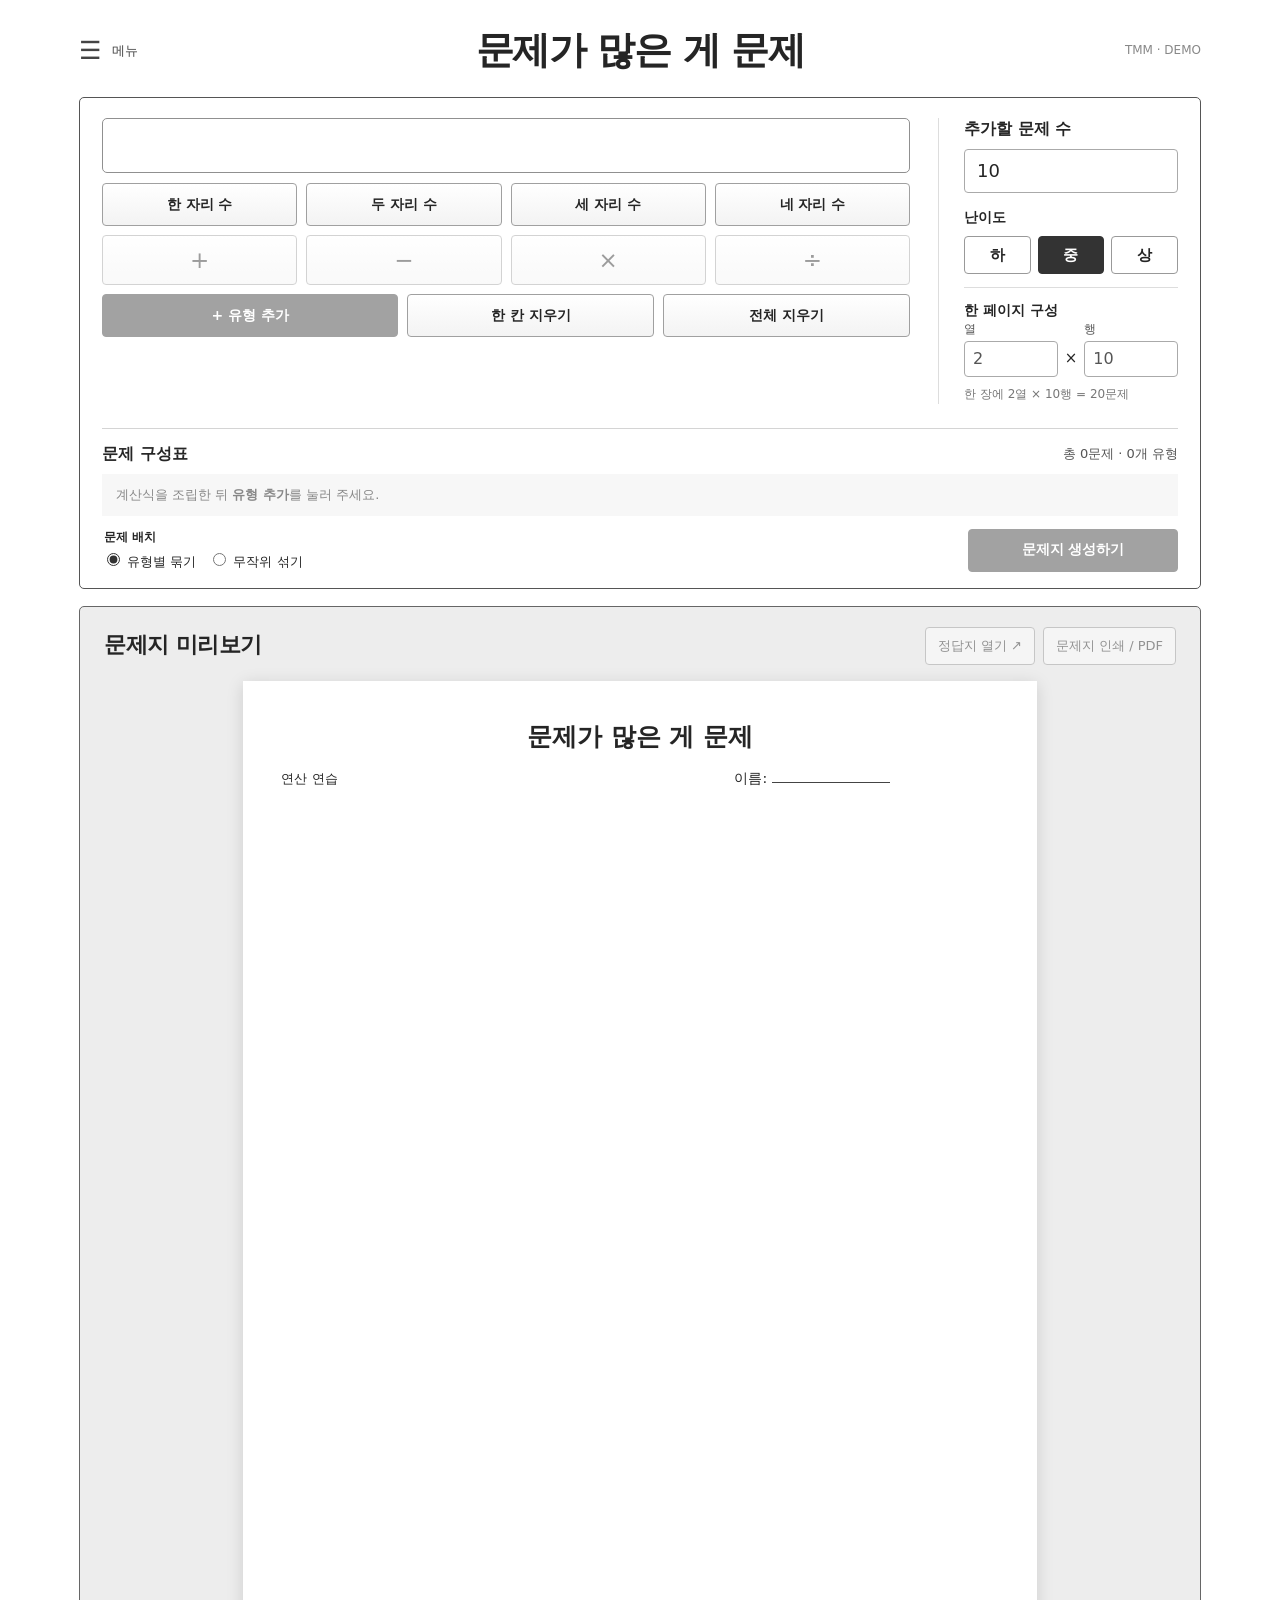
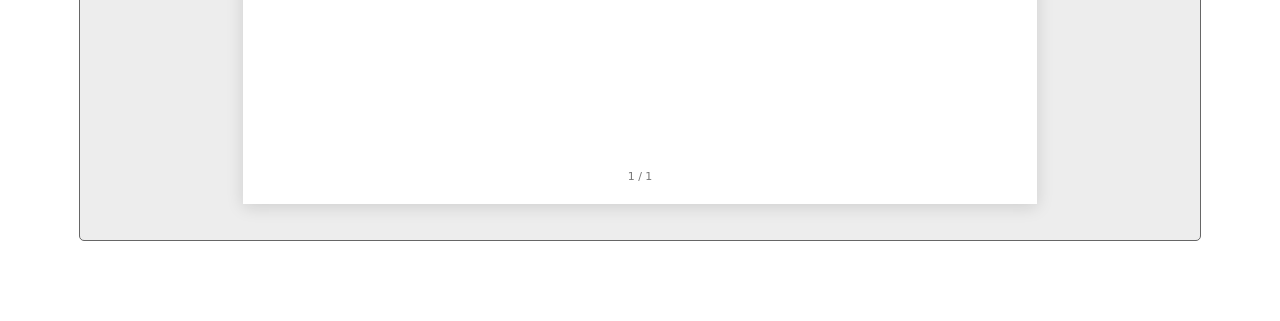
==== commit ecdeb6be: "Add files via upload" ====
--- a/index.html
+++ b/index.html
@@ -3,7 +3,7 @@
 <head>
  <meta charset="utf-8">
  <meta name="viewport" content="width=device-width,initial-scale=1">
- <meta name="tmm-build" content="2026-10-21-ui-hotfix">
+ <meta name="tmm-build" content="2026-10-21-tooltip-layout-v2">
  <meta name="description" content="문제가 많은 게 문제 · 초등 연산 문제지 생성기">
  <title>문제가 많은 게 문제 | TMM</title>
  <style>
@@ -83,21 +83,21 @@
 .tool:hover:not(:disabled){background:#f7f7f7}
 .papers{display:flex;flex-direction:column;align-items:center;gap:25px}
 .paper{width:min(100%,794px);aspect-ratio:210/297;background:var(--paper);box-shadow:0 3px 16px #0002;display:flex;flex-direction:column;padding:clamp(19px,3vw,49px) clamp(15px,3vw,45px) 19px;position:relative}
-.paper-header{min-height:17%;display:flex;flex-direction:column;flex:none}
+.paper-header{min-height:14%;display:flex;flex-direction:column;flex:none}
 .paper-header h3{text-align:center;font-weight:750;font-size:clamp(15px,2.5vw,25px);margin:0 0 15px}
 .paper-details{display:grid;grid-template-columns:minmax(0,1fr) auto 95px;align-items:start;gap:14px}
 .paper-template{font-size:clamp(9px,1.22vw,13px);line-height:1.55;display:flex;gap:7px;align-items:start;min-width:0;overflow-wrap:anywhere}
 .paper-key{font-weight:700;white-space:nowrap}
 .student-name{font-size:clamp(9px,1.25vw,14px);white-space:nowrap}
-.name-line{display:inline-block;width:80px;border-bottom:1px solid #444;height:.95em;vertical-align:baseline}
+.name-line{display:inline-block;width:118px;border-bottom:1px solid #444;height:.95em;vertical-align:baseline}
 .qr-box{width:85px;height:85px;justify-self:end;margin-top:-5px}
 .qr-box svg{display:block;width:100%;height:100%}
-.question-grid{flex:1;min-height:0;display:grid;grid-template-columns:repeat(var(--cols,2),minmax(0,1fr));grid-template-rows:repeat(var(--rows,10),minmax(0,1fr));gap:1px 13px}
+.question-grid{flex:1;min-height:0;display:grid;grid-template-columns:repeat(var(--cols,2),minmax(0,1fr));grid-template-rows:repeat(var(--rows,10),minmax(0,1fr));gap:1px 13px;padding-bottom:2.5%}
 .question{min-width:0;display:flex;align-items:center;gap:7px;font-size:clamp(9px,1.3vw,var(--problem-font,16px));line-height:1.5;overflow-wrap:anywhere}
-.question-number{flex:none}
-.question-expression{min-width:0}
-.answer-line{display:inline-block;width:clamp(23px,4vw,65px);border-bottom:1px solid #333;vertical-align:baseline;height:.9em;margin:0 2px}
-.answer-value{font-weight:750}
+.question-number{flex:0 0 2.1em;font-weight:800;font-variant-numeric:tabular-nums}
+.question-expression{min-width:0;flex:1}
+.answer-line{display:block;flex:0 0 var(--answer-width,72px);width:var(--answer-width,72px);border-bottom:1px solid #333;height:.9em;margin:0 2px 0 auto}
+.answer-value{font-weight:750;min-width:var(--answer-width,72px);text-align:center;margin-left:auto}
 .paper-foot{text-align:center;margin-top:8px;font-size:11px;color:#777}
 .drawer-bg{position:fixed;inset:0;background:#0004;z-index:20}
 .drawer{position:fixed;top:0;left:0;bottom:0;width:min(320px,88vw);padding:24px;background:#fff;box-shadow:4px 0 15px #0002;z-index:21}
@@ -111,8 +111,8 @@
 .answer-page .preview{margin-top:10px}
 .answer-page .header-note,.answer-page .paper .qr-box{display:none}
 #printMount{display:none}
-@media(max-width:800px){.site{padding:17px 12px 42px}.builder{grid-template-columns:1fr;gap:14px;padding:15px}.builder-right{border-left:0;border-top:1px solid #ddd;padding:14px 0 0;display:grid;grid-template-columns:minmax(90px,1fr) minmax(160px,2fr);gap:8px 12px;align-items:center}.builder-right>.control-title{grid-column:1;grid-row:1;font-size:14px}.builder-right>input{grid-column:1;grid-row:2}.difficulty-field{grid-column:2;grid-row:1/3;margin:0}.page-setting{grid-column:1/-1}.header h1{font-size:clamp(18px,3.5vw,29px)}.header-note{font-size:10px}.preview{padding:12px 9px 22px}.paper{padding:clamp(12px,3vw,22px)}.paper-details{grid-template-columns:minmax(0,1fr) auto 65px;gap:7px}.qr-box{width:58px;height:58px}.name-line{width:52px}.question{font-size:clamp(8px,2vw,var(--problem-font,16px));gap:3px}.answer-line{width:clamp(17px,4vw,40px)}.paper-header h3{margin-bottom:9px}.paper-header{min-height:19%}.tooltip{min-width:220px}.type-row{flex-wrap:wrap}}
-@media(max-width:490px){.header{grid-template-columns:34px 1fr 14px}.header-note,.menu-label{display:none}.header h1{white-space:normal;font-size:20px}.key-row{gap:5px;margin-bottom:6px}.key{font-size:11px;min-height:39px;padding:4px 3px}.key.operator{font-size:19px}.expression{font-size:14px;min-height:45px}.builder{padding:12px}.preview-heading{flex-wrap:wrap}.preview-heading h2{font-size:18px}.paper-header h3{font-size:13px}.paper-template,.student-name{font-size:8px}.paper-details{grid-template-columns:minmax(0,1fr) auto 42px;gap:3px}.paper-key{display:none}.qr-box{width:40px;height:40px}.name-line{width:30px}.paper-header{min-height:22%}.question{font-size:8px}.question-grid{gap:0 3px}.question-number{font-size:inherit}.answer-line{width:15px}.paper-foot{font-size:8px}.composition-footer{flex-direction:column;align-items:stretch}.generate-button{width:100%}.type-row{gap:7px}.type-formula{flex-basis:100%}.tooltip{min-width:190px;font-size:11px}.tooltip span{white-space:normal}}
+@media(max-width:800px){.site{padding:17px 12px 42px}.builder{grid-template-columns:1fr;gap:14px;padding:15px}.builder-right{border-left:0;border-top:1px solid #ddd;padding:14px 0 0;display:grid;grid-template-columns:minmax(90px,1fr) minmax(160px,2fr);gap:8px 12px;align-items:center}.builder-right>.control-title{grid-column:1;grid-row:1;font-size:14px}.builder-right>input{grid-column:1;grid-row:2}.difficulty-field{grid-column:2;grid-row:1/3;margin:0}.page-setting{grid-column:1/-1}.header h1{font-size:clamp(18px,3.5vw,29px)}.header-note{font-size:10px}.preview{padding:12px 9px 22px}.paper{padding:clamp(12px,3vw,22px)}.paper-details{grid-template-columns:minmax(0,1fr) auto 65px;gap:7px}.qr-box{width:58px;height:58px}.name-line{width:70px}.question{font-size:clamp(8px,2vw,var(--problem-font,16px));gap:3px}.answer-line{flex-basis:clamp(17px,4vw,40px);width:clamp(17px,4vw,40px)}.paper-header h3{margin-bottom:9px}.paper-header{min-height:17%}.tooltip{min-width:220px}.type-row{flex-wrap:wrap}}
+@media(max-width:490px){.header{grid-template-columns:34px 1fr 14px}.header-note,.menu-label{display:none}.header h1{white-space:normal;font-size:20px}.key-row{gap:5px;margin-bottom:6px}.key{font-size:11px;min-height:39px;padding:4px 3px}.key.operator{font-size:19px}.expression{font-size:14px;min-height:45px}.builder{padding:12px}.preview-heading{flex-wrap:wrap}.preview-heading h2{font-size:18px}.paper-header h3{font-size:13px}.paper-template,.student-name{font-size:8px}.paper-details{grid-template-columns:minmax(0,1fr) auto 42px;gap:3px}.paper-key{display:none}.qr-box{width:40px;height:40px}.name-line{width:40px}.paper-header{min-height:19%}.question{font-size:8px}.question-grid{gap:0 3px}.question-number{font-size:inherit}.answer-line{flex-basis:15px;width:15px}.paper-foot{font-size:8px}.composition-footer{flex-direction:column;align-items:stretch}.generate-button{width:100%}.type-row{gap:7px}.type-formula{flex-basis:100%}.tooltip{min-width:190px;font-size:11px}.tooltip span{white-space:normal}}
 @media print{
  @page{size:A4 portrait;margin:0}
  html,body{margin:0!important;padding:0!important;background:white!important;-webkit-print-color-adjust:exact;print-color-adjust:exact}
@@ -120,16 +120,16 @@
  #printMount{display:block!important}
  .paper{width:210mm!important;height:297mm!important;max-height:297mm!important;min-height:297mm!important;aspect-ratio:auto!important;box-shadow:none!important;break-after:page;page-break-after:always;padding:13mm 14mm 11mm!important}
  .paper:last-child{break-after:auto;page-break-after:auto}
- .paper-header{min-height:45mm!important}
+ .paper-header{min-height:38mm!important}
  .paper-header h3{font-size:17pt!important;margin:0 0 7mm!important}
  .paper-details{grid-template-columns:minmax(0,1fr) auto 28mm!important;gap:5mm!important}
  .paper-template,.student-name{font-size:10pt!important}
  .paper-key{display:inline!important}
- .name-line{width:20mm!important}
+ .name-line{width:30mm!important}
  .qr-box{width:26mm!important;height:26mm!important;margin-top:-2mm!important}
- .question-grid{gap:0 3mm!important}
+ .question-grid{gap:0 3mm!important;padding-bottom:6mm!important}
  .question{font-size:min(11pt,var(--problem-font,16px))!important;line-height:1.5!important}
- .answer-line{width:15mm!important;border-bottom:0.3mm solid #333!important}
+ .answer-line{flex-basis:var(--answer-print,20mm)!important;width:var(--answer-print,20mm)!important;border-bottom:0.3mm solid #333!important}
  .paper-foot{font-size:8pt!important}
 }
 
@@ -180,9 +180,9 @@
     <fieldset class="difficulty-field">
      <legend>난이도</legend>
      <div class="difficulty-group" role="group" aria-label="문제 난이도">
-      <div class="difficulty-wrapper"><button class="difficulty-button" type="button" data-level="low" aria-describedby="tip-low">하</button><div id="tip-low" class="tooltip" role="tooltip"><strong>하 · 쉬운 계산</strong><span>덧·뺄셈: 받아올림·받아내림 없음</span><span>곱셈: 받아올림 없음</span><span>나눗셈: 중간 나머지 없음</span></div></div>
-      <div class="difficulty-wrapper"><button class="difficulty-button selected" type="button" data-level="mid" aria-pressed="true" aria-describedby="tip-mid">중</button><div id="tip-mid" class="tooltip" role="tooltip"><strong>중 · 보통 계산</strong><span>덧·뺄셈: 받아올림·받아내림 1회</span><span>곱셈: 받아올림 1회</span><span>나눗셈: 중간 나머지 1회</span></div></div>
-      <div class="difficulty-wrapper"><button class="difficulty-button" type="button" data-level="high" aria-describedby="tip-high">상</button><div id="tip-high" class="tooltip" role="tooltip"><strong>상 · 어려운 계산</strong><span>덧·뺄셈: 받아올림·받아내림 2회 이상</span><span>곱셈: 받아올림 여러 번</span><span>나눗셈: 중간 나머지 여러 번</span></div></div>
+      <div class="difficulty-wrapper"><button class="difficulty-button" type="button" data-level="low" aria-describedby="tip-low">하</button><div id="tip-low" class="tooltip" role="tooltip"><strong>하 · 쉬운 계산</strong><span>덧셈: 받아올림 없음</span><span>뺄셈: 받아내림 없음</span><span>곱셈: 받아올림 없음</span><span>나눗셈: 중간 나머지 없음</span></div></div>
+      <div class="difficulty-wrapper"><button class="difficulty-button selected" type="button" data-level="mid" aria-pressed="true" aria-describedby="tip-mid">중</button><div id="tip-mid" class="tooltip" role="tooltip"><strong>중 · 보통 계산</strong><span>덧셈: 받아올림 1회</span><span>뺄셈: 받아내림 1회</span><span>곱셈: 받아올림 1회</span><span>나눗셈: 중간 나머지 1회</span></div></div>
+      <div class="difficulty-wrapper"><button class="difficulty-button" type="button" data-level="high" aria-describedby="tip-high">상</button><div id="tip-high" class="tooltip" role="tooltip"><strong>상 · 어려운 계산</strong><span>덧셈: 받아올림 2회 이상</span><span>뺄셈: 받아내림 2회 이상</span><span>곱셈: 받아올림 여러 번</span><span>나눗셈: 중간 나머지 여러 번</span></div></div>
      </div>
      
     </fieldset>
@@ -1627,20 +1627,35 @@
  function buildSheets(problems,opts){
    const {withAnswers=false,qrUrl='',specs=[],layout={cols:2,rows:10}}=opts;
    const cols=layout.cols,rows=layout.rows,perPage=cols*rows,total=Math.max(1,Math.ceil(problems.length/perPage));
-   const printed=specs.slice(0,3).map(s=>`${labelTemplate(s.template)} (${DIFFICULTY[s.difficulty]} · ${s.count}문제)`).join(' / ');
-   const summary=printed+(specs.length>3?` 외 ${specs.length-3}개 유형`:'');
+   const opNames={p:'덧셈',m:'뺄셈',x:'곱셈',d:'나눗셈'};
+   const usedOps=new Set(specs.flatMap(s=>Array.from(s.template).filter(c=>opNames[c])));
+   const summary=Object.keys(opNames).filter(c=>usedOps.has(c)).map(c=>opNames[c]).join(' · ')+' 연습';
    const pages=[];
    for(let page=0;page<total;page++){
      const offset=page*perPage,subset=problems.slice(offset,offset+perPage);
      const paper=document.createElement('section');paper.className='paper';paper.style.setProperty('--cols',cols);paper.style.setProperty('--rows',rows);
      paper.style.setProperty('--problem-font',cols>=4?'12px':cols===3?'14px':'16px');
+     paper.style.setProperty('--answer-width',cols>=4?'33px':cols===3?'52px':cols===2?'78px':'100px');
+     paper.style.setProperty('--answer-print',cols>=4?'9mm':cols===3?'14mm':cols===2?'21mm':'27mm');
      paper.setAttribute('aria-label',`${page+1}번째 A4 ${withAnswers?'정답지':'문제지'}`);
-     paper.innerHTML=`<div class="paper-header"><h3>문제가 많은 게 문제${withAnswers?' · 정답지':''}</h3><div class="paper-details"><div class="paper-template"><span class="paper-key">계산식</span><span>${escapeHtml(summary||'　')}</span></div><div class="student-name">이름: <span class="name-line"></span></div><div class="qr-box" ${withAnswers||!qrUrl?'hidden':''}></div></div></div><div class="question-grid"></div><div class="paper-foot">${page+1} / ${total}</div>`;
+     paper.innerHTML=`<div class="paper-header"><h3>문제가 많은 게 문제${withAnswers?' · 정답지':''}</h3><div class="paper-details"><div class="paper-template"><span>${escapeHtml(specs.length?summary:'연산 연습')}</span></div><div class="student-name">이름: <span class="name-line"></span></div><div class="qr-box" ${withAnswers||!qrUrl?'hidden':''}></div></div></div><div class="question-grid"></div><div class="paper-foot">${page+1} / ${total}</div>`;
      const grid=paper.querySelector('.question-grid');
+     let useColumnGrouping=false;
+     if(opts.order==='group'&&cols>1&&rows>1&&subset.length){
+       let start=0;
+       const chunks=[];
+       for(const spec of specs){
+         const from=Math.max(start,offset),to=Math.min(start+spec.count,offset+perPage);
+         if(to>from)chunks.push(to-from);
+         start+=spec.count;
+       }
+       useColumnGrouping=chunks.length>0&&chunks.every(n=>n%rows===0);
+     }
      subset.forEach((p,j)=>{
        const line=document.createElement('div');line.className='question';
        const final=withAnswers?`<strong class="answer-value">${p.answer.toLocaleString('ko-KR')}</strong>`:'<span class="answer-line" aria-label="정답칸"></span>';
-       line.innerHTML=`<span class="question-number">${offset+j+1}.</span><span class="question-expression">${escapeHtml(p.expression)} = ${final}</span>`;
+       line.innerHTML=`<span class="question-number">${offset+j+1}.</span><span class="question-expression">${escapeHtml(p.expression)} =</span>${final}`;
+       if(useColumnGrouping){line.style.gridColumn=String(Math.floor(j/rows)+1);line.style.gridRow=String(j%rows+1);}
        grid.appendChild(line);
      });
      if(!withAnswers&&qrUrl){try{drawQr(paper.querySelector('.qr-box'),qrUrl);}catch(e){paper.querySelector('.qr-box').textContent='QR 표시 오류';}}
@@ -1713,7 +1728,7 @@
  function renderProblems(){
    const layout=getLayout();
    qrUrl=TMM.answerUrl(worksheet.specs,worksheet.seed,layout,worksheet.order);
-   const cfg={withAnswers:false,qrUrl,specs:worksheet.specs,layout};
+   const cfg={withAnswers:false,qrUrl,specs:worksheet.specs,layout,order:worksheet.order};
    $('sheets').replaceChildren(...TMM.buildSheets(worksheet.problems,cfg));
    $('printMount').replaceChildren(...TMM.buildSheets(worksheet.problems,cfg));
    $('openAnswers').disabled=false;$('printProblems').disabled=false;
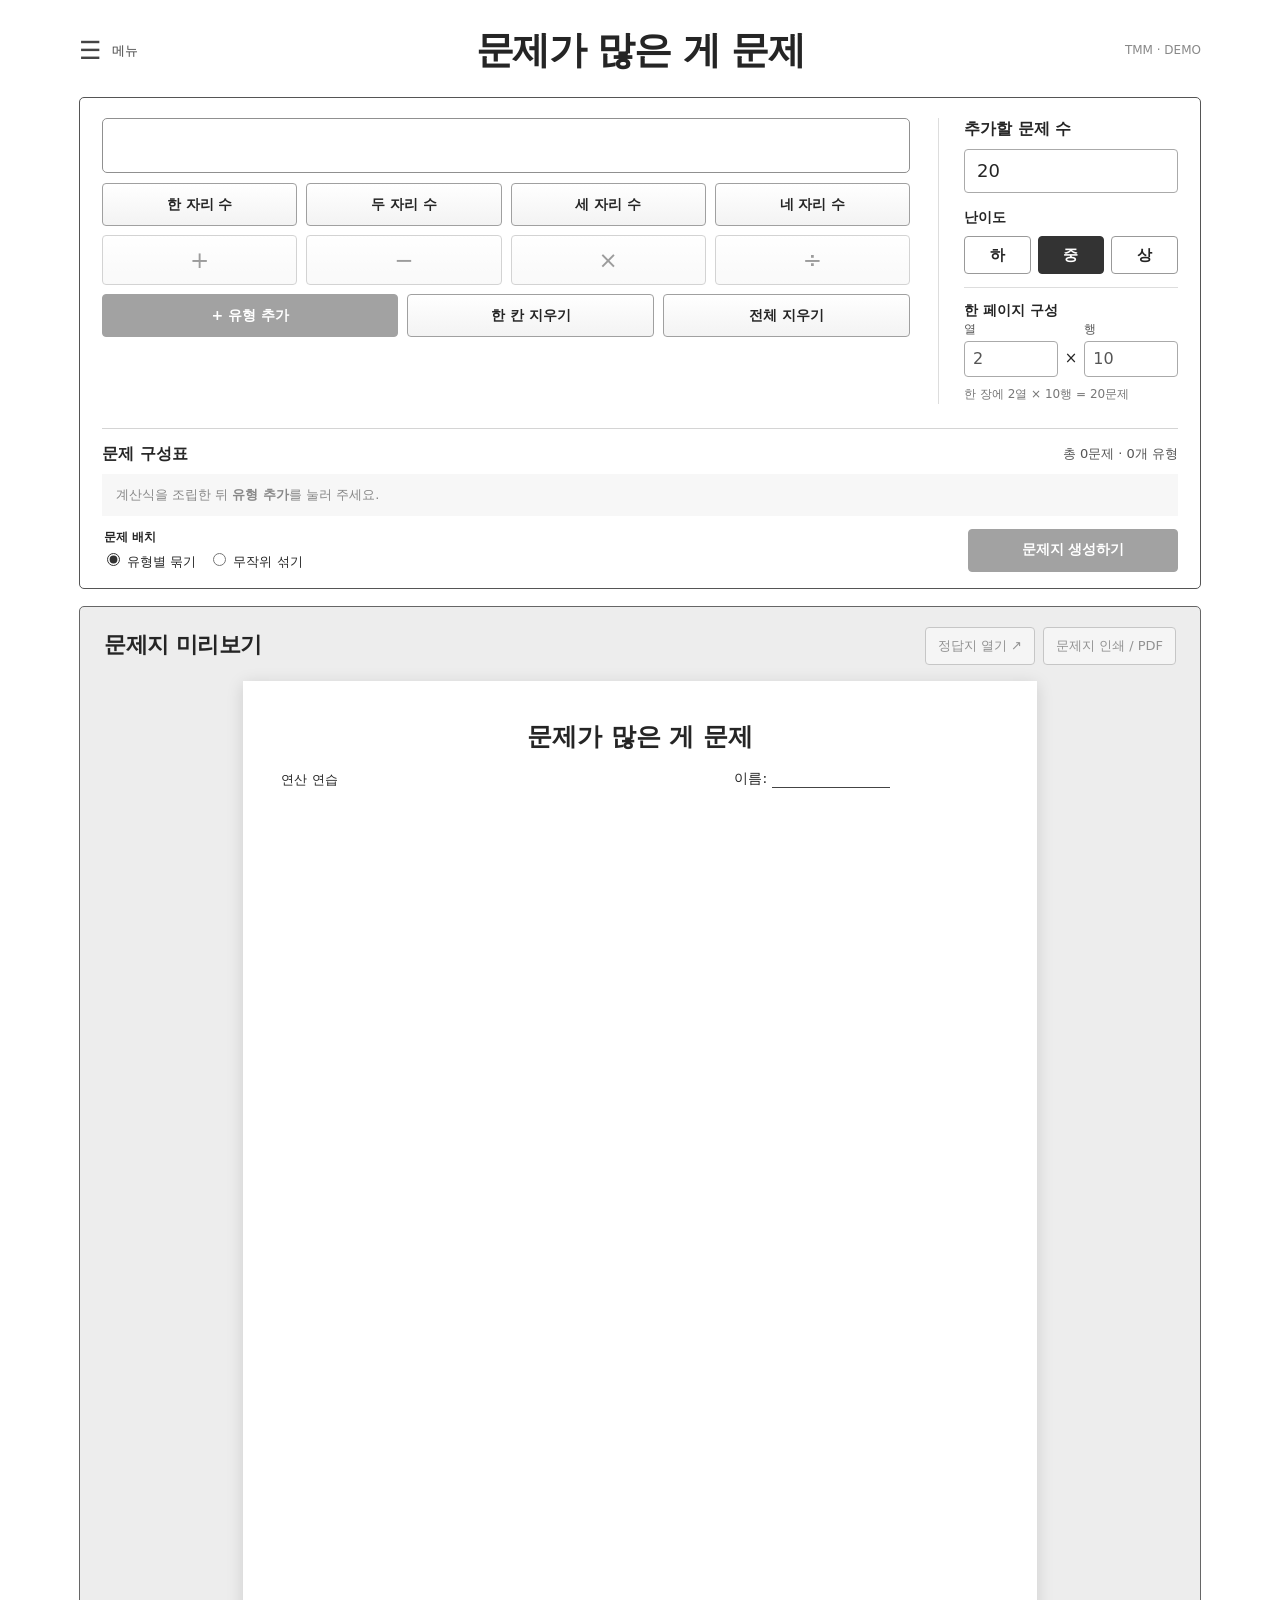
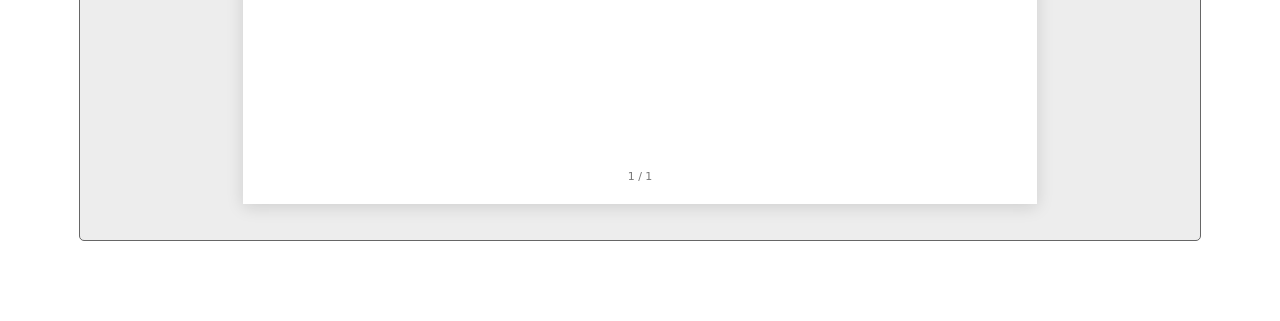
==== commit efe8a36f: "Add files via upload" ====
--- a/index.html
+++ b/index.html
@@ -3,7 +3,7 @@
 <head>
  <meta charset="utf-8">
  <meta name="viewport" content="width=device-width,initial-scale=1">
- <meta name="tmm-build" content="2026-10-21-tooltip-layout-v2">
+ <meta name="tmm-build" content="2026-10-21-qr-bottom-autocount-v4">
  <meta name="description" content="문제가 많은 게 문제 · 초등 연산 문제지 생성기">
  <title>문제가 많은 게 문제 | TMM</title>
  <style>
@@ -85,12 +85,12 @@
 .paper{width:min(100%,794px);aspect-ratio:210/297;background:var(--paper);box-shadow:0 3px 16px #0002;display:flex;flex-direction:column;padding:clamp(19px,3vw,49px) clamp(15px,3vw,45px) 19px;position:relative}
 .paper-header{min-height:14%;display:flex;flex-direction:column;flex:none}
 .paper-header h3{text-align:center;font-weight:750;font-size:clamp(15px,2.5vw,25px);margin:0 0 15px}
-.paper-details{display:grid;grid-template-columns:minmax(0,1fr) auto 95px;align-items:start;gap:14px}
+.paper-details{display:grid;grid-template-columns:minmax(0,1fr) auto 95px;align-items:end;gap:14px}
 .paper-template{font-size:clamp(9px,1.22vw,13px);line-height:1.55;display:flex;gap:7px;align-items:start;min-width:0;overflow-wrap:anywhere}
 .paper-key{font-weight:700;white-space:nowrap}
 .student-name{font-size:clamp(9px,1.25vw,14px);white-space:nowrap}
-.name-line{display:inline-block;width:118px;border-bottom:1px solid #444;height:.95em;vertical-align:baseline}
-.qr-box{width:85px;height:85px;justify-self:end;margin-top:-5px}
+.name-line{display:inline-block;width:118px;border-bottom:1px solid #444;height:.95em;vertical-align:baseline;position:relative;top:.33em}
+.qr-box{width:85px;height:85px;justify-self:end;align-self:end;margin-top:0}
 .qr-box svg{display:block;width:100%;height:100%}
 .question-grid{flex:1;min-height:0;display:grid;grid-template-columns:repeat(var(--cols,2),minmax(0,1fr));grid-template-rows:repeat(var(--rows,10),minmax(0,1fr));gap:1px 13px;padding-bottom:2.5%}
 .question{min-width:0;display:flex;align-items:center;gap:7px;font-size:clamp(9px,1.3vw,var(--problem-font,16px));line-height:1.5;overflow-wrap:anywhere}
@@ -126,7 +126,7 @@
  .paper-template,.student-name{font-size:10pt!important}
  .paper-key{display:inline!important}
  .name-line{width:30mm!important}
- .qr-box{width:26mm!important;height:26mm!important;margin-top:-2mm!important}
+ .qr-box{width:26mm!important;height:26mm!important;margin-top:0!important}
  .question-grid{gap:0 3mm!important;padding-bottom:6mm!important}
  .question{font-size:min(11pt,var(--problem-font,16px))!important;line-height:1.5!important}
  .answer-line{flex-basis:var(--answer-print,20mm)!important;width:var(--answer-print,20mm)!important;border-bottom:0.3mm solid #333!important}
@@ -144,6 +144,24 @@
 .difficulty-wrapper .tooltip{pointer-events:none}
 @media(max-width:800px){.builder-right{align-self:auto}}
 
+
+/* Align the subtitle and name to the bottom edge of the QR code. */
+.paper-template,.student-name{align-self:end;padding-top:0;line-height:1.4}
+/* Fix the equation column width instead of stretching it to the far page edge. */
+.question-expression{flex:0 1 var(--expression-width,130px)}
+.answer-line{margin:0 2px 0 0}
+.answer-value{flex:0 0 var(--answer-width,72px);min-width:0;margin:0 2px 0 0}
+@media(max-width:800px){
+ .question-expression{flex-basis:var(--expression-mobile,80px)}
+}
+@media(max-width:490px){
+ .question-expression{flex-basis:var(--expression-mobile,46px)}
+}
+@media print{
+ .question-expression{flex-basis:var(--expression-print,33mm)!important}
+ .answer-line{margin:0 0.5mm 0 0!important}
+ .answer-value{margin:0 0.5mm 0 0!important;flex-basis:var(--answer-print,20mm)!important}
+}
 </style>
 </head>
 <body>
@@ -176,7 +194,7 @@
    </div>
    <div class="builder-right">
     <label for="itemCount" class="control-title">추가할 문제 수</label>
-    <input id="itemCount" type="number" min="1" max="200" step="1" value="10" inputmode="numeric">
+    <input id="itemCount" type="number" min="1" max="200" step="1" value="20" inputmode="numeric">
     <fieldset class="difficulty-field">
      <legend>난이도</legend>
      <div class="difficulty-group" role="group" aria-label="문제 난이도">
@@ -1637,6 +1655,9 @@
      paper.style.setProperty('--problem-font',cols>=4?'12px':cols===3?'14px':'16px');
      paper.style.setProperty('--answer-width',cols>=4?'33px':cols===3?'52px':cols===2?'78px':'100px');
      paper.style.setProperty('--answer-print',cols>=4?'9mm':cols===3?'14mm':cols===2?'21mm':'27mm');
+     paper.style.setProperty('--expression-width',cols>=4?'63px':cols===3?'88px':cols===2?'128px':'160px');
+     paper.style.setProperty('--expression-mobile',cols>=4?'43px':cols===3?'59px':cols===2?'86px':'110px');
+     paper.style.setProperty('--expression-print',cols>=4?'17mm':cols===3?'24mm':cols===2?'35mm':'50mm');
      paper.setAttribute('aria-label',`${page+1}번째 A4 ${withAnswers?'정답지':'문제지'}`);
      paper.innerHTML=`<div class="paper-header"><h3>문제가 많은 게 문제${withAnswers?' · 정답지':''}</h3><div class="paper-details"><div class="paper-template"><span>${escapeHtml(specs.length?summary:'연산 연습')}</span></div><div class="student-name">이름: <span class="name-line"></span></div><div class="qr-box" ${withAnswers||!qrUrl?'hidden':''}></div></div></div><div class="question-grid"></div><div class="paper-foot">${page+1} / ${total}</div>`;
      const grid=paper.querySelector('.question-grid');
@@ -1671,6 +1692,7 @@
  'use strict';
  const $=id=>document.getElementById(id);
  let formula='',difficulty='mid',specs=[],worksheet=null,qrUrl='';
+ let autoItemCount=true;
  const getLayout=()=>({cols:Number($('columns').value),rows:Number($('rows').value)});
  const validLayout=l=>Number.isInteger(l.cols)&&l.cols>=1&&l.cols<=4&&Number.isInteger(l.rows)&&l.rows>=1&&l.rows<=15;
  const countValue=()=>Number($('itemCount').value);
@@ -1752,18 +1774,28 @@
  $('clear').addEventListener('click',()=>{formula='';show('');refreshFormula();});
  $('addType').addEventListener('click',addType);
  $('generate').addEventListener('click',generate);
+ // As long as the teacher has not entered a custom count, follow the A4 grid size.
+ $('itemCount').addEventListener('input',()=>{autoItemCount=false;});
  $('itemCount').addEventListener('change',()=>{if(!validCount(countValue()))show('추가할 문제 수는 1~200 사이로 입력해 주세요.');});
- ['columns','rows'].forEach(id=>$(id).addEventListener('change',()=>{
-   updateLayout();if(!validLayout(getLayout())){show('열 1~4, 행 1~15 사이로 지정해 주세요.');return;}
-   if(worksheet){renderProblems();show('행·열 배치를 미리보기에 반영했습니다.');}
- }));
+ function syncPageCount(){
+   const layout=getLayout();
+   if(autoItemCount&&validLayout(layout))$('itemCount').value=String(layout.cols*layout.rows);
+ }
+ ['columns','rows'].forEach(id=>{
+   $(id).addEventListener('input',()=>{syncPageCount();updateLayout();});
+   $(id).addEventListener('change',()=>{
+     syncPageCount();updateLayout();
+     if(!validLayout(getLayout())){show('열 1~4, 행 1~15 사이로 지정해 주세요.');return;}
+     if(worksheet){renderProblems();show('행·열 배치를 미리보기에 반영했습니다.');}
+   });
+ });
  $('printProblems').addEventListener('click',()=>{if(worksheet)window.print();});
  $('openAnswers').addEventListener('click',()=>{if(worksheet)window.open(qrUrl,'_blank','noopener,noreferrer');});
  function menu(open){$('drawer').hidden=!open;$('drawerBg').hidden=!open;$('menuOpen').setAttribute('aria-expanded',String(open));}
  $('menuOpen').addEventListener('click',()=>menu(true));$('menuClose').addEventListener('click',()=>menu(false));$('drawerBg').addEventListener('click',()=>menu(false));
  document.querySelectorAll('[data-menu]').forEach(b=>b.addEventListener('click',()=>{if(b.dataset.menu==='basic')menu(false);else $('menuNotice').textContent='이 메뉴는 추후 개발 예정입니다.';}));
  document.addEventListener('keydown',e=>{if(e.key==='Escape')menu(false);});
- refreshFormula();refreshDifficulty();refreshList();
+ syncPageCount();refreshFormula();refreshDifficulty();refreshList();
  $('sheets').replaceChildren(...TMM.buildSheets([],{specs:[],layout:getLayout()}));
 })();
 
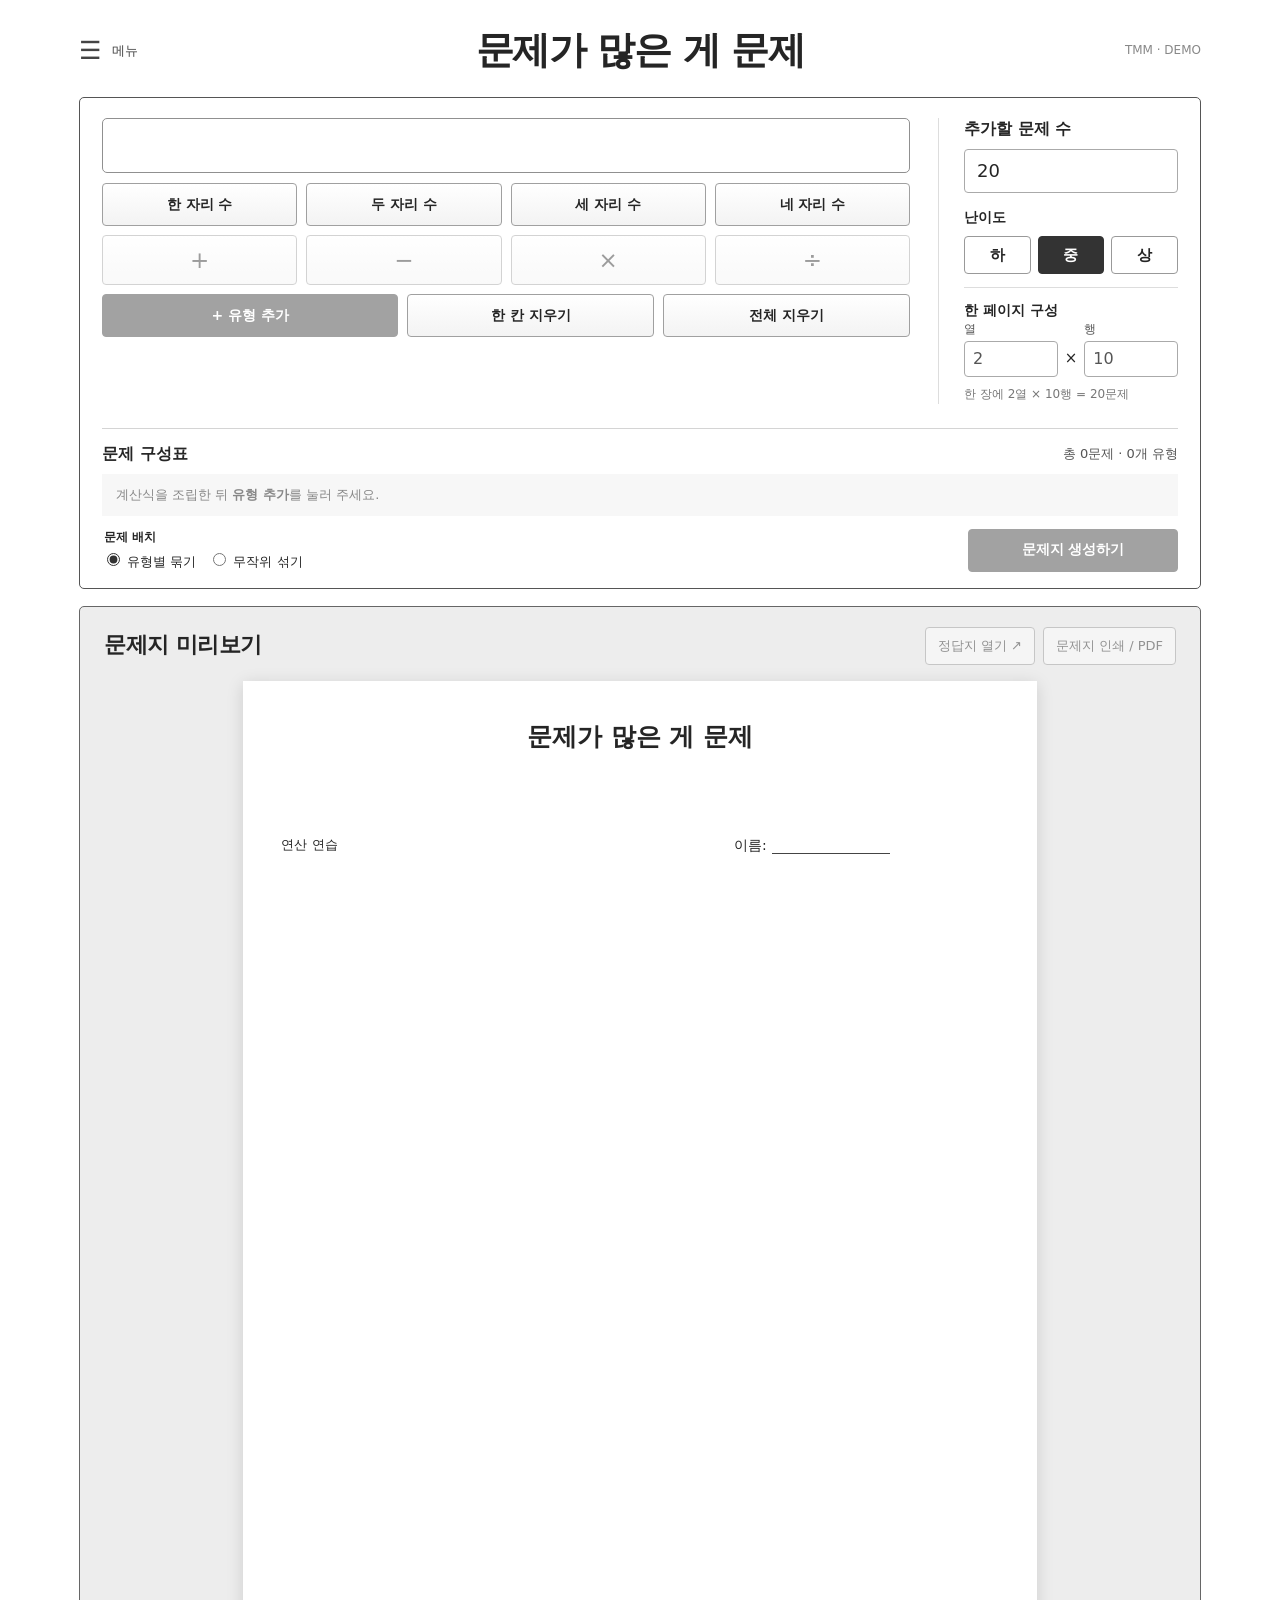
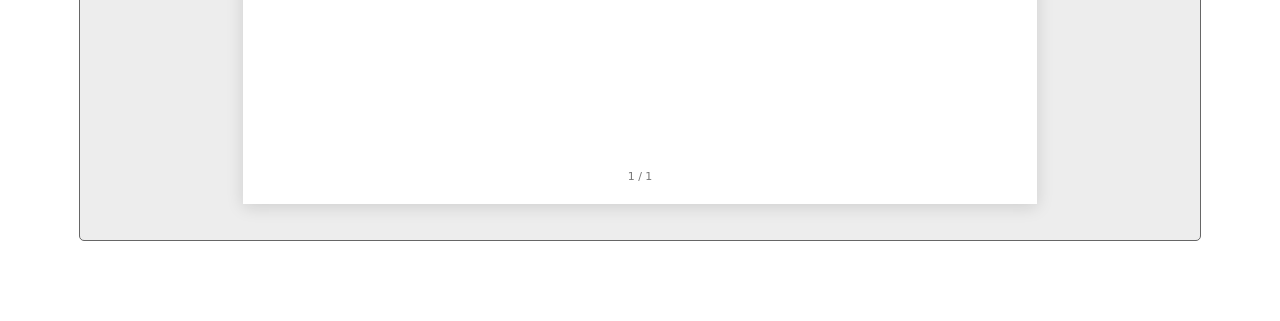
==== commit 3e318135: "Add files via upload" ====
--- a/index.html
+++ b/index.html
@@ -3,7 +3,7 @@
 <head>
  <meta charset="utf-8">
  <meta name="viewport" content="width=device-width,initial-scale=1">
- <meta name="tmm-build" content="2026-10-21-qr-bottom-autocount-v4">
+ <meta name="tmm-build" content="2026-10-21-qr-bottom-count20-v5">
  <meta name="description" content="문제가 많은 게 문제 · 초등 연산 문제지 생성기">
  <title>문제가 많은 게 문제 | TMM</title>
  <style>
@@ -145,8 +145,15 @@
 @media(max-width:800px){.builder-right{align-self:auto}}
 
 
-/* Align the subtitle and name to the bottom edge of the QR code. */
-.paper-template,.student-name{align-self:end;padding-top:0;line-height:1.4}
+/* A4 header: the subtitle and name are anchored to the QR's lower edge. */
+.paper-details{align-items:end;min-height:85px}
+.paper-template,.student-name{align-self:end;margin:0;padding:0;line-height:1.3}
+.student-name{display:flex;align-items:flex-end;gap:5px}
+.name-line{position:static;top:auto;display:block;height:0;flex:0 0 118px;border-bottom:1px solid #444;margin:0;padding:0;vertical-align:initial}
+@media(max-width:800px){.paper-details{min-height:58px}.name-line{flex-basis:70px}}
+@media(max-width:490px){.paper-details{min-height:40px}.name-line{flex-basis:40px}}
+@media print{.paper-details{min-height:26mm!important}.name-line{flex-basis:30mm!important}}
+
 /* Fix the equation column width instead of stretching it to the far page edge. */
 .question-expression{flex:0 1 var(--expression-width,130px)}
 .answer-line{margin:0 2px 0 0}
@@ -1774,7 +1781,7 @@
  $('clear').addEventListener('click',()=>{formula='';show('');refreshFormula();});
  $('addType').addEventListener('click',addType);
  $('generate').addEventListener('click',generate);
- // As long as the teacher has not entered a custom count, follow the A4 grid size.
+ // Start at 20; adjust to rows × columns only when a page dimension changes and count has not been customized.
  $('itemCount').addEventListener('input',()=>{autoItemCount=false;});
  $('itemCount').addEventListener('change',()=>{if(!validCount(countValue()))show('추가할 문제 수는 1~200 사이로 입력해 주세요.');});
  function syncPageCount(){
@@ -1795,7 +1802,7 @@
  $('menuOpen').addEventListener('click',()=>menu(true));$('menuClose').addEventListener('click',()=>menu(false));$('drawerBg').addEventListener('click',()=>menu(false));
  document.querySelectorAll('[data-menu]').forEach(b=>b.addEventListener('click',()=>{if(b.dataset.menu==='basic')menu(false);else $('menuNotice').textContent='이 메뉴는 추후 개발 예정입니다.';}));
  document.addEventListener('keydown',e=>{if(e.key==='Escape')menu(false);});
- syncPageCount();refreshFormula();refreshDifficulty();refreshList();
+ $('itemCount').value='20';refreshFormula();refreshDifficulty();refreshList();
  $('sheets').replaceChildren(...TMM.buildSheets([],{specs:[],layout:getLayout()}));
 })();
 
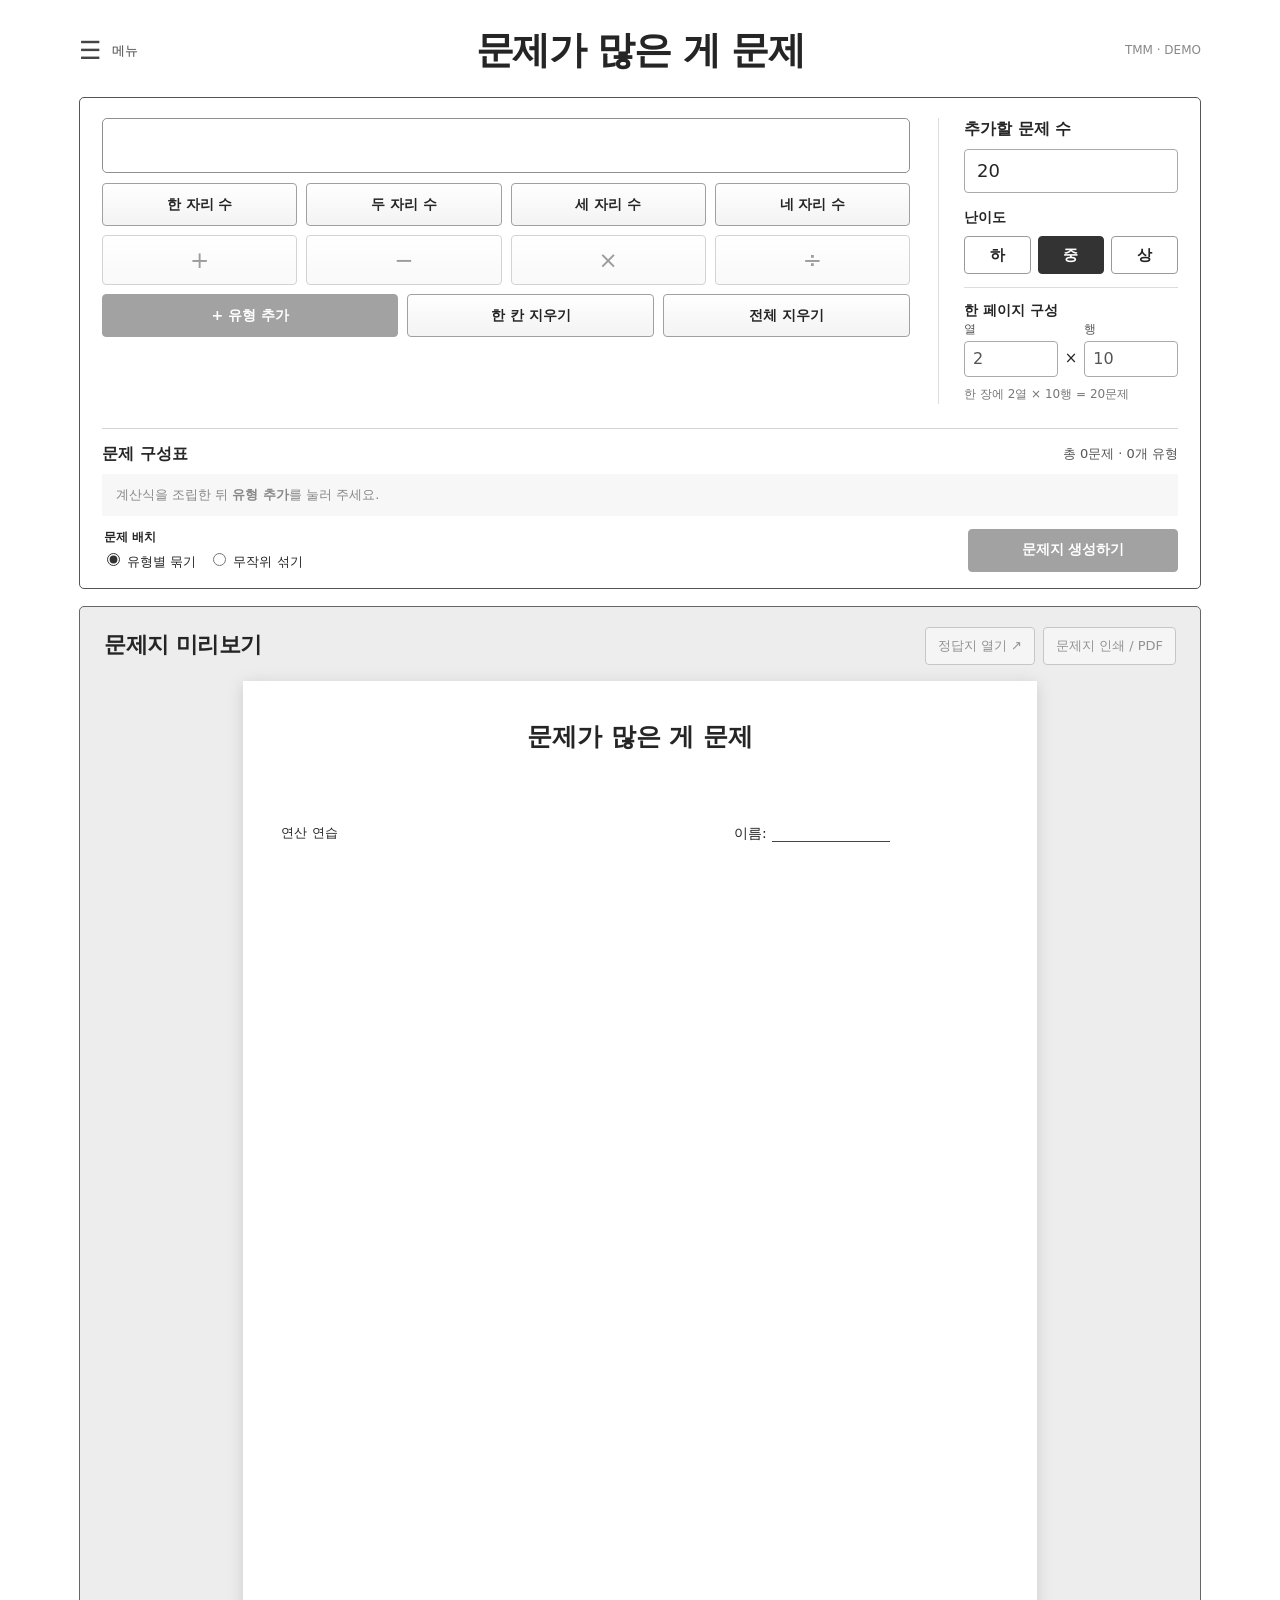
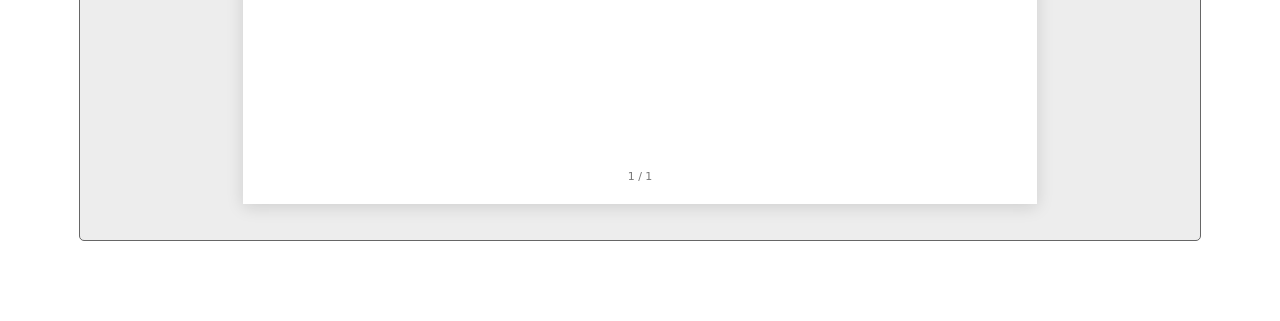
==== commit e4a0b124: "Add files via upload" ====
--- a/index.html
+++ b/index.html
@@ -3,7 +3,7 @@
 <head>
  <meta charset="utf-8">
  <meta name="viewport" content="width=device-width,initial-scale=1">
- <meta name="tmm-build" content="2026-10-21-qr-bottom-count20-v5">
+ <meta name="tmm-build" content="2026-10-21-raised-header-mobile-answers-v6">
  <meta name="description" content="문제가 많은 게 문제 · 초등 연산 문제지 생성기">
  <title>문제가 많은 게 문제 | TMM</title>
  <style>
@@ -169,6 +169,12 @@
  .answer-line{margin:0 0.5mm 0 0!important}
  .answer-value{margin:0 0.5mm 0 0!important;flex-basis:var(--answer-print,20mm)!important}
 }
+
+/* QR, 소제목, 이름란을 하나의 줄로 묶어서 함께 위로 이동 */
+.paper-details{position:relative;top:-12px}
+@media (max-width:800px){.paper-details{top:-8px}}
+@media (max-width:490px){.paper-details{top:-5px}}
+@media print{.paper-details{top:-4mm!important}}
 </style>
 </head>
 <body>
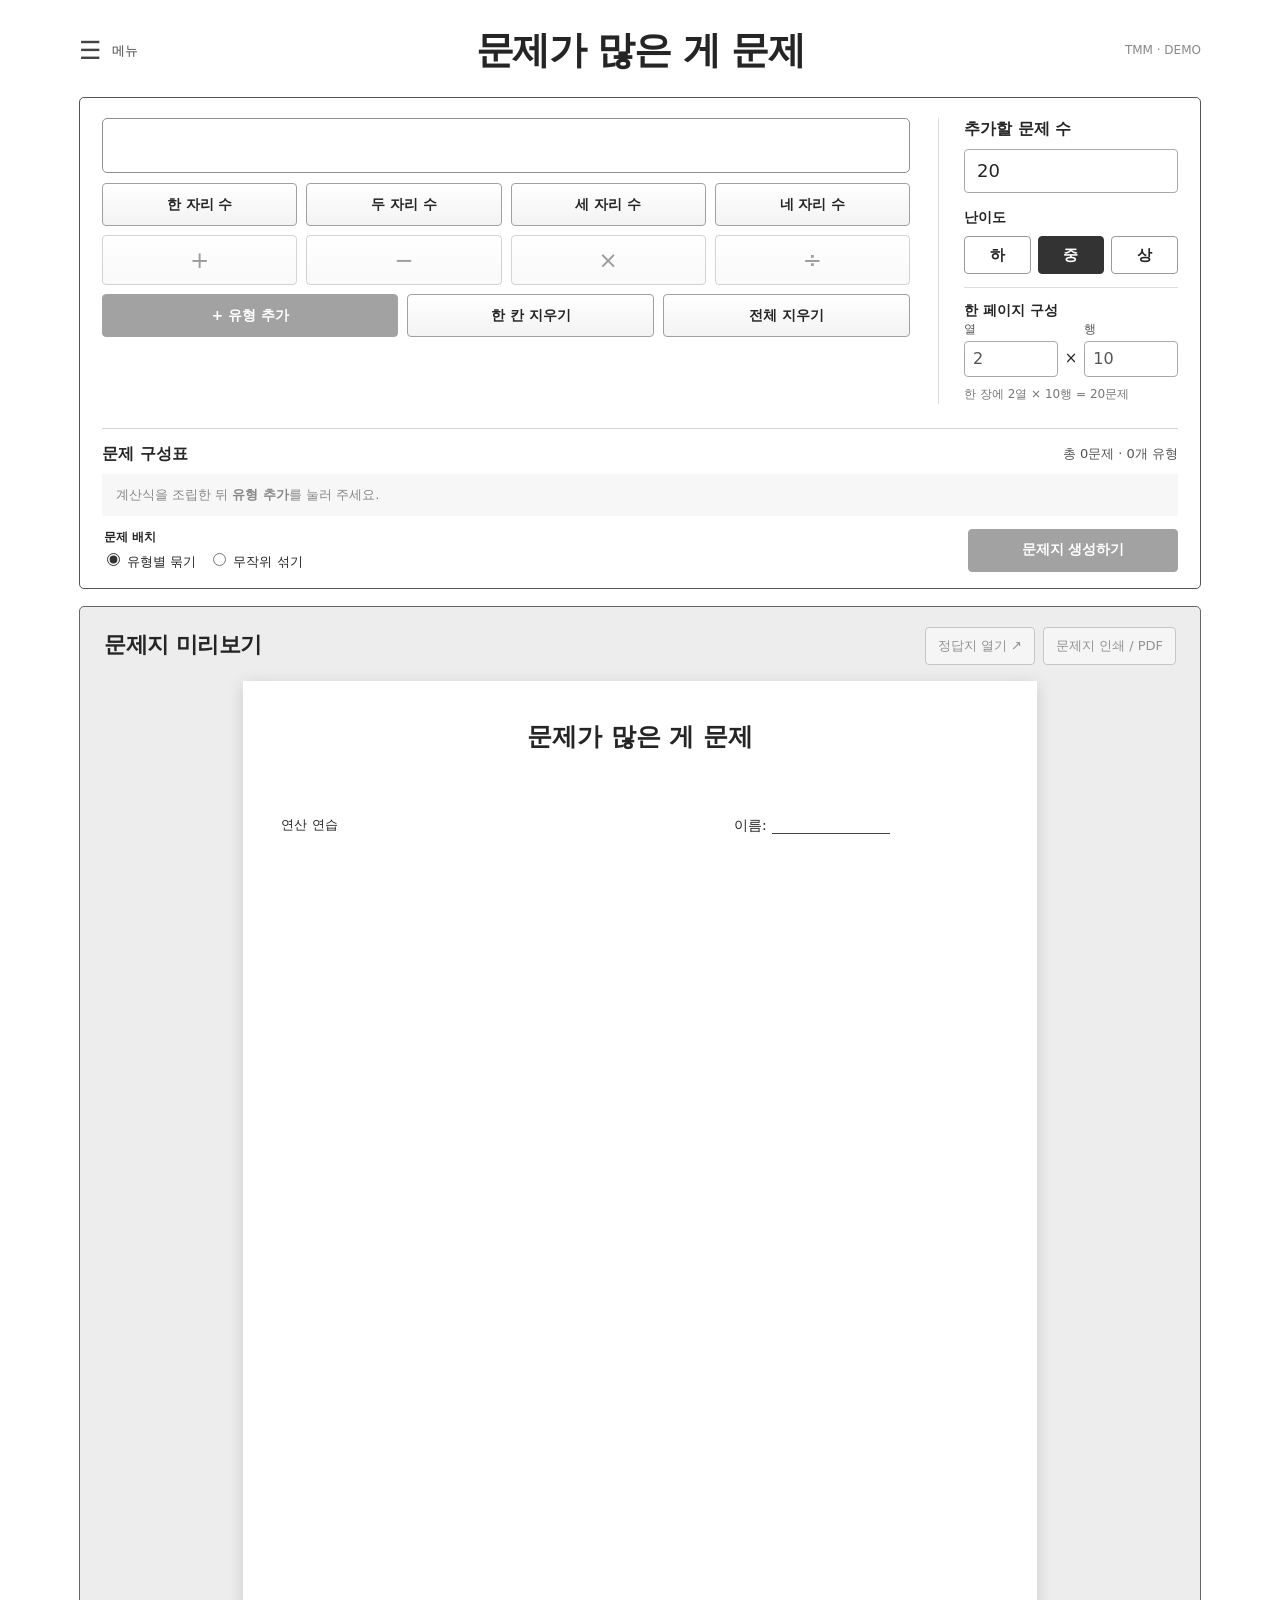
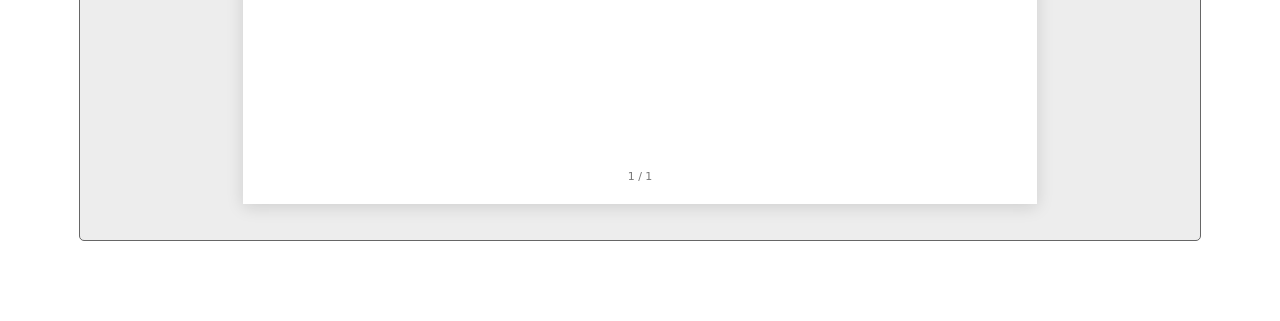
==== commit b4dbe4e4: "Add files via upload" ====
--- a/index.html
+++ b/index.html
@@ -3,7 +3,7 @@
 <head>
  <meta charset="utf-8">
  <meta name="viewport" content="width=device-width,initial-scale=1">
- <meta name="tmm-build" content="2026-10-21-raised-header-mobile-answers-v6">
+ <meta name="tmm-build" content="2026-10-21-raised-header-v8">
  <meta name="description" content="문제가 많은 게 문제 · 초등 연산 문제지 생성기">
  <title>문제가 많은 게 문제 | TMM</title>
  <style>
@@ -170,11 +170,11 @@
  .answer-value{margin:0 0.5mm 0 0!important;flex-basis:var(--answer-print,20mm)!important}
 }
 
-/* QR, 소제목, 이름란을 하나의 줄로 묶어서 함께 위로 이동 */
-.paper-details{position:relative;top:-12px}
-@media (max-width:800px){.paper-details{top:-8px}}
-@media (max-width:490px){.paper-details{top:-5px}}
-@media print{.paper-details{top:-4mm!important}}
+/* QR, 소제목, 이름란을 함께 위로 이동하고 QR 하단 정렬 유지 */
+.paper-details{position:relative;top:-20px}
+@media (max-width:800px){.paper-details{top:-13px}}
+@media (max-width:490px){.paper-details{top:-9px}}
+@media print{.paper-details{top:-6mm!important}}
 </style>
 </head>
 <body>
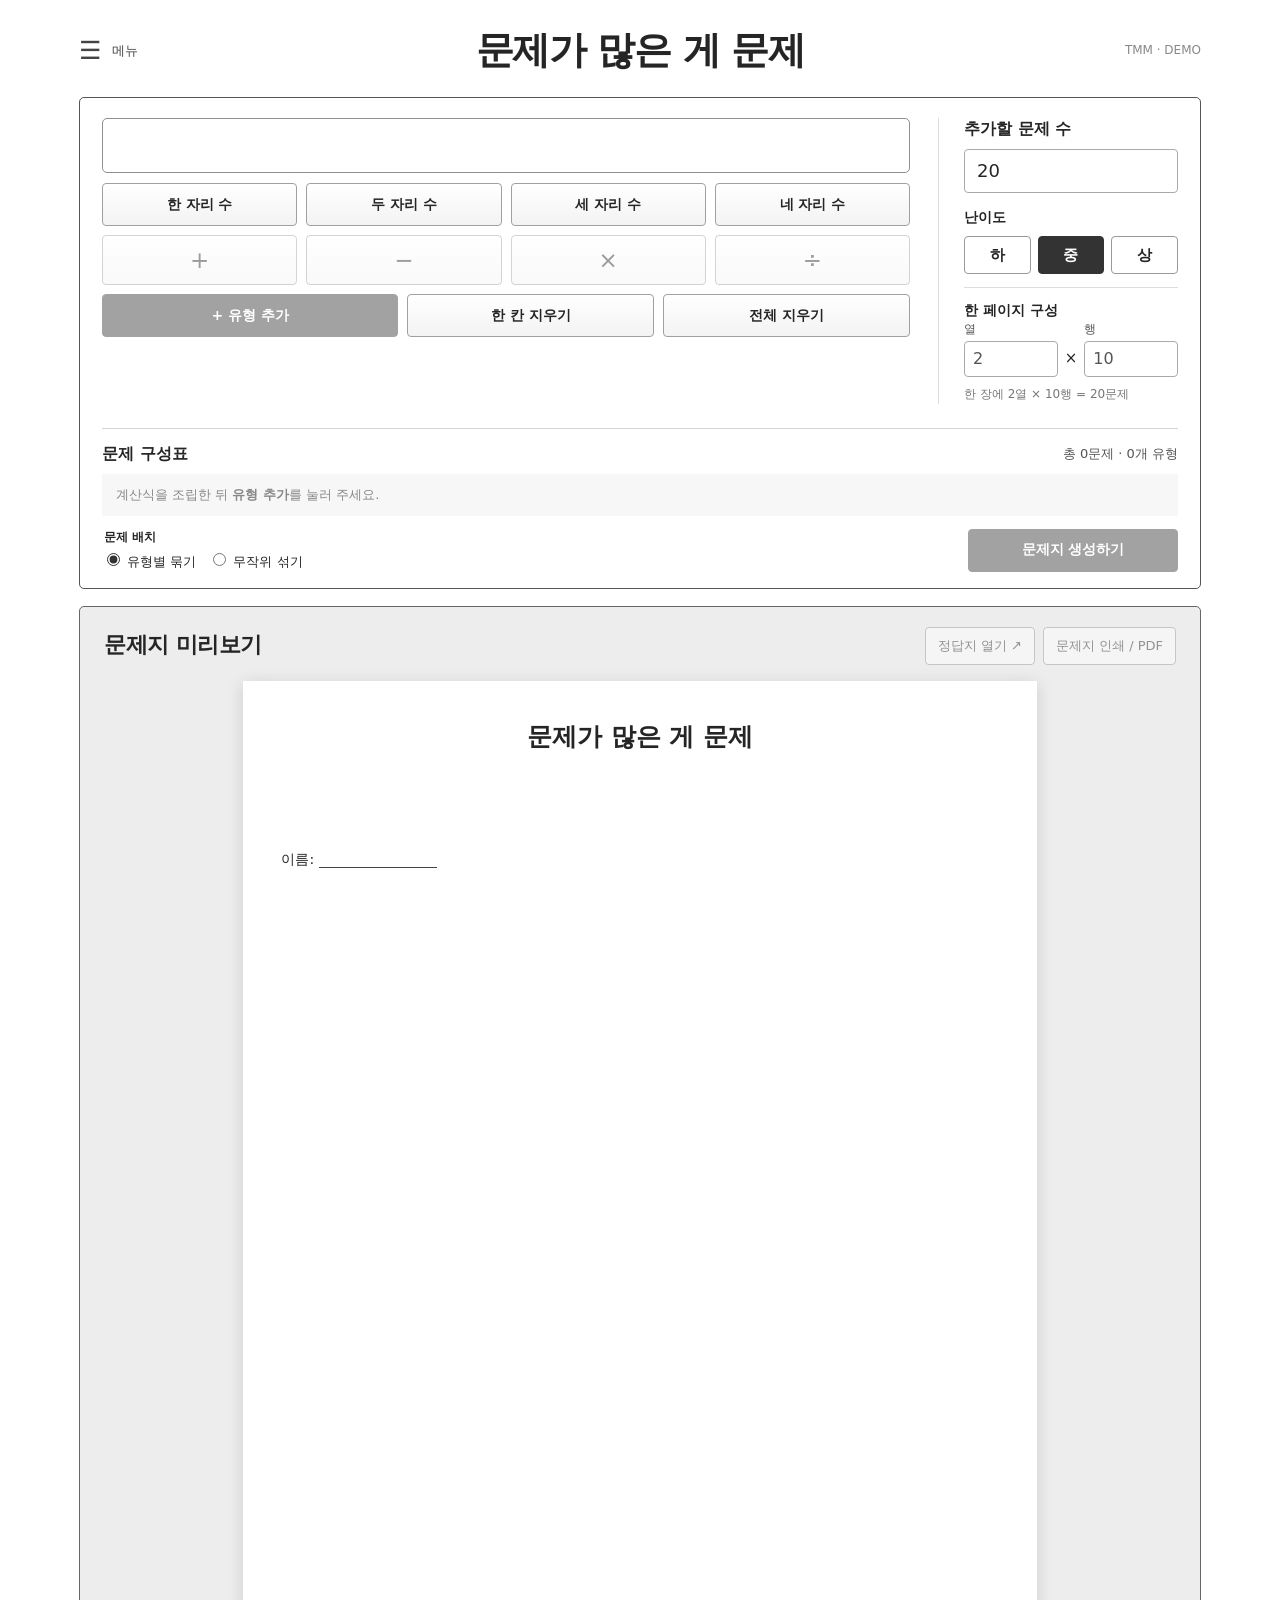
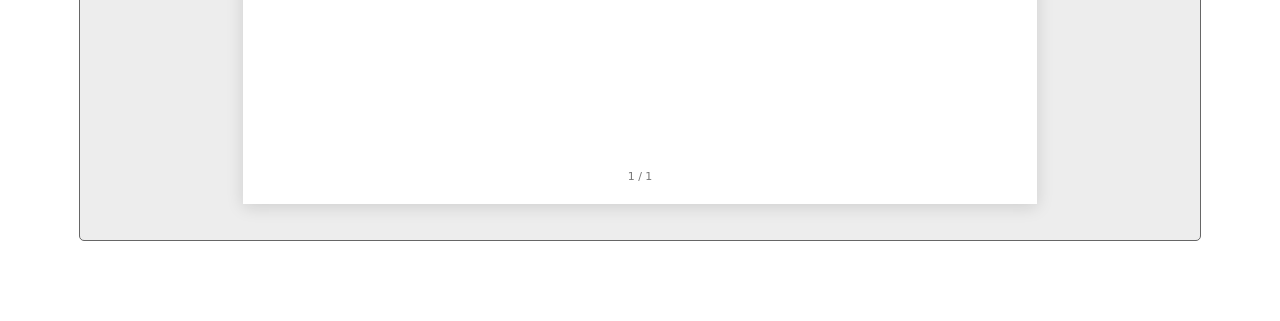
==== commit e11090fc: "Add files via upload" ====
--- a/index.html
+++ b/index.html
@@ -175,6 +175,38 @@
 @media (max-width:800px){.paper-details{top:-13px}}
 @media (max-width:490px){.paper-details{top:-9px}}
 @media print{.paper-details{top:-6mm!important}}
+
+/* TMM: page-specific composition summary immediately under the title. */
+.paper-header{position:relative}
+.paper-header h3{margin-bottom:5px}
+.paper-subtitle{font-size:clamp(9px,1.15vw,12px);line-height:1.45;text-align:center;max-width:100%;margin:0 0 5px;min-height:1.4em;overflow-wrap:anywhere;word-break:keep-all}
+.paper-subtitle-item{display:inline;white-space:normal}
+.paper-subtitle-separator{color:#777;white-space:normal}
+.paper-details{display:flex;justify-content:space-between;align-items:flex-end;gap:10px;margin-top:auto;min-height:0!important;top:0!important;position:static!important}
+.paper-details .student-name{margin:0;flex:1;min-width:0}
+.paper-details .qr-box{flex:none;margin-left:auto}
+/* Flexible content: a long equation wraps within its own column; the answer moves below if needed. */
+.question{display:grid;grid-template-columns:2.1em minmax(0,1fr);align-content:center;align-items:start;column-gap:5px;min-width:0;min-height:0;overflow:visible}
+.question-number{grid-column:1;align-self:start;flex:none;white-space:nowrap}
+.question-body{grid-column:2;display:flex;flex-wrap:wrap;align-items:baseline;align-content:center;column-gap:6px;row-gap:2px;min-width:0;max-width:100%}
+.question-expression{flex:0 1 auto!important;width:auto!important;max-width:100%;min-width:0;overflow-wrap:anywhere;word-break:normal;white-space:normal}
+.question-body .answer-line,.question-body .answer-value{flex:0 1 var(--answer-width,72px);width:var(--answer-width,72px);min-width:0;max-width:100%;margin:0!important}
+.question.long-question{font-size:clamp(8px,1.13vw,13px)}
+.question-grid{align-items:stretch}
+@media(max-width:800px){.paper-subtitle{font-size:clamp(7px,1.6vw,10px);line-height:1.3}.question{column-gap:2px}.question-body{column-gap:2px;row-gap:1px}}
+@media(max-width:490px){.paper-subtitle{font-size:7px}.paper-header h3{margin-bottom:2px}.question-body .answer-line,.question-body .answer-value{flex-basis:clamp(12px,4vw,32px);width:clamp(12px,4vw,32px)}.question.long-question{font-size:7px}}
+@media print{
+ .paper-header{min-height:38mm!important;height:auto!important}
+ .paper-header h3{margin-bottom:2mm!important}
+ .paper-subtitle{font-size:8pt!important;line-height:1.4!important;margin:0 0 2mm!important;min-height:0!important}
+ .paper-details{min-height:0!important;top:0!important;position:static!important}
+ .paper-details .qr-box{width:26mm!important;height:26mm!important}
+ .question{display:grid!important;grid-template-columns:6mm minmax(0,1fr)!important;column-gap:1.2mm!important}
+ .question-body{display:flex!important;flex-wrap:wrap!important;column-gap:1.5mm!important;row-gap:.4mm!important}
+ .question-expression{flex:0 1 auto!important;max-width:100%!important;white-space:normal!important;overflow-wrap:anywhere!important}
+ .question-body .answer-line,.question-body .answer-value{flex:0 1 var(--answer-print,20mm)!important;width:var(--answer-print,20mm)!important;max-width:100%!important;min-width:0!important;margin:0!important}
+ .question.long-question{font-size:8.5pt!important;line-height:1.3!important}
+}
 </style>
 </head>
 <body>
@@ -1624,7 +1656,7 @@
        const expression=vals.map((n,i)=>i===0?String(n):`${OP[ops[i-1]]} ${n}`).join(' ');
        if(seen.has(expression))continue;
        seen.add(expression);
-       made.push({expression,answer:calc.answer});
+       made.push({expression,answer:calc.answer,specIndex:specs.indexOf(spec)});
      }
      if(made.length<spec.count)return {problems:[],error:`「${labelTemplate(spec.template)} · ${DIFFICULTY[spec.difficulty]}」 조건에 맞는 서로 다른 문제를 ${spec.count}개 만들 수 없습니다. 자릿수·난이도·문제 수를 조정해 주세요.`};
      problems.push(...made);
@@ -1658,9 +1690,16 @@
  function buildSheets(problems,opts){
    const {withAnswers=false,qrUrl='',specs=[],layout={cols:2,rows:10}}=opts;
    const cols=layout.cols,rows=layout.rows,perPage=cols*rows,total=Math.max(1,Math.ceil(problems.length/perPage));
-   const opNames={p:'덧셈',m:'뺄셈',x:'곱셈',d:'나눗셈'};
-   const usedOps=new Set(specs.flatMap(s=>Array.from(s.template).filter(c=>opNames[c])));
-   const summary=Object.keys(opNames).filter(c=>usedOps.has(c)).map(c=>opNames[c]).join(' · ')+' 연습';
+   // Derive each printed page's heading from the types actually printed on that page.
+   function pageSubtitle(subset){
+     const counts=new Map();
+     for(const p of subset){if(Number.isInteger(p.specIndex))counts.set(p.specIndex,(counts.get(p.specIndex)||0)+1);}
+     if(!counts.size)return '';
+     return [...counts].sort((a,b)=>a[0]-b[0]).map(([i,count])=>{
+       const spec=specs[i];
+       return `${labelTemplate(spec.template)} (${DIFFICULTY[spec.difficulty]} · ${count}문제)`;
+     });
+   }
    const pages=[];
    for(let page=0;page<total;page++){
      const offset=page*perPage,subset=problems.slice(offset,offset+perPage);
@@ -1672,7 +1711,9 @@
      paper.style.setProperty('--expression-mobile',cols>=4?'43px':cols===3?'59px':cols===2?'86px':'110px');
      paper.style.setProperty('--expression-print',cols>=4?'17mm':cols===3?'24mm':cols===2?'35mm':'50mm');
      paper.setAttribute('aria-label',`${page+1}번째 A4 ${withAnswers?'정답지':'문제지'}`);
-     paper.innerHTML=`<div class="paper-header"><h3>문제가 많은 게 문제${withAnswers?' · 정답지':''}</h3><div class="paper-details"><div class="paper-template"><span>${escapeHtml(specs.length?summary:'연산 연습')}</span></div><div class="student-name">이름: <span class="name-line"></span></div><div class="qr-box" ${withAnswers||!qrUrl?'hidden':''}></div></div></div><div class="question-grid"></div><div class="paper-foot">${page+1} / ${total}</div>`;
+     const pageLabels=pageSubtitle(subset);
+     const subtitle=pageLabels.length?pageLabels.map(x=>`<span class="paper-subtitle-item">${escapeHtml(x)}</span>`).join('<span class="paper-subtitle-separator"> / </span>'):'';
+     paper.innerHTML=`<div class="paper-header"><h3>문제가 많은 게 문제${withAnswers?' · 정답지':''}</h3><p class="paper-subtitle">${subtitle}</p><div class="paper-details"><div class="student-name">이름: <span class="name-line"></span></div><div class="qr-box" ${withAnswers||!qrUrl?'hidden':''}></div></div></div><div class="question-grid"></div><div class="paper-foot">${page+1} / ${total}</div>`;
      const grid=paper.querySelector('.question-grid');
      let useColumnGrouping=false;
      if(opts.order==='group'&&cols>1&&rows>1&&subset.length){
@@ -1688,7 +1729,8 @@
      subset.forEach((p,j)=>{
        const line=document.createElement('div');line.className='question';
        const final=withAnswers?`<strong class="answer-value">${p.answer.toLocaleString('ko-KR')}</strong>`:'<span class="answer-line" aria-label="정답칸"></span>';
-       line.innerHTML=`<span class="question-number">${offset+j+1}.</span><span class="question-expression">${escapeHtml(p.expression)} =</span>${final}`;
+       line.innerHTML=`<span class="question-number">${offset+j+1}.</span><div class="question-body"><span class="question-expression">${escapeHtml(p.expression)} =</span>${final}</div>`;
+       if(p.expression.length>(cols>=4?19:cols===3?26:cols===2?36:48))line.classList.add('long-question');
        if(useColumnGrouping){line.style.gridColumn=String(Math.floor(j/rows)+1);line.style.gridRow=String(j%rows+1);}
        grid.appendChild(line);
      });
@@ -1766,7 +1808,13 @@
    const cfg={withAnswers:false,qrUrl,specs:worksheet.specs,layout,order:worksheet.order};
    $('sheets').replaceChildren(...TMM.buildSheets(worksheet.problems,cfg));
    $('printMount').replaceChildren(...TMM.buildSheets(worksheet.problems,cfg));
-   $('openAnswers').disabled=false;$('printProblems').disabled=false;
+   const overflow=[...$('sheets').querySelectorAll('.question')].some(cell=>{
+     const content=cell.querySelector('.question-body');
+     return content && content.getBoundingClientRect().height>cell.getBoundingClientRect().height+2;
+   });
+   $('openAnswers').disabled=overflow;$('printProblems').disabled=overflow;
+   if(overflow)show(`계산식이 길어 현재 ${layout.cols}열 × ${layout.rows}행 배치에서는 문제가 겹칠 수 있습니다. 열 수나 행 수를 줄여 주세요.`);
+   return !overflow;
  }
  function generate(){
    if(!validLayout(getLayout())){show('한 장 배치는 열 1~4, 행 1~15 사이의 정수로 설정해 주세요.');return;}
@@ -1777,8 +1825,8 @@
    const result=TMM.generateBundle(copy,seed,order);
    if(result.error){show(result.error);return;}
    worksheet={specs:copy,seed,order,problems:result.problems};
-   renderProblems();
-   show(location.protocol==='file:'?'문제지를 생성했습니다. QR은 GitHub Pages에 올린 뒤 스마트폰에서 사용할 수 있습니다.':'');
+   const fits=renderProblems();
+   if(fits)show(location.protocol==='file:'?'문제지를 생성했습니다. QR은 GitHub Pages에 올린 뒤 스마트폰에서 사용할 수 있습니다.':'');
  }
  document.querySelectorAll('[data-digit]').forEach(b=>b.addEventListener('click',()=>{formula+=b.dataset.digit;show('');refreshFormula();}));
  document.querySelectorAll('[data-op]').forEach(b=>b.addEventListener('click',()=>{formula+=b.dataset.op;show('');refreshFormula();}));
@@ -1799,7 +1847,7 @@
    $(id).addEventListener('change',()=>{
      syncPageCount();updateLayout();
      if(!validLayout(getLayout())){show('열 1~4, 행 1~15 사이로 지정해 주세요.');return;}
-     if(worksheet){renderProblems();show('행·열 배치를 미리보기에 반영했습니다.');}
+     if(worksheet){if(renderProblems())show('행·열 배치를 미리보기에 반영했습니다.');}
    });
  });
  $('printProblems').addEventListener('click',()=>{if(worksheet)window.print();});
